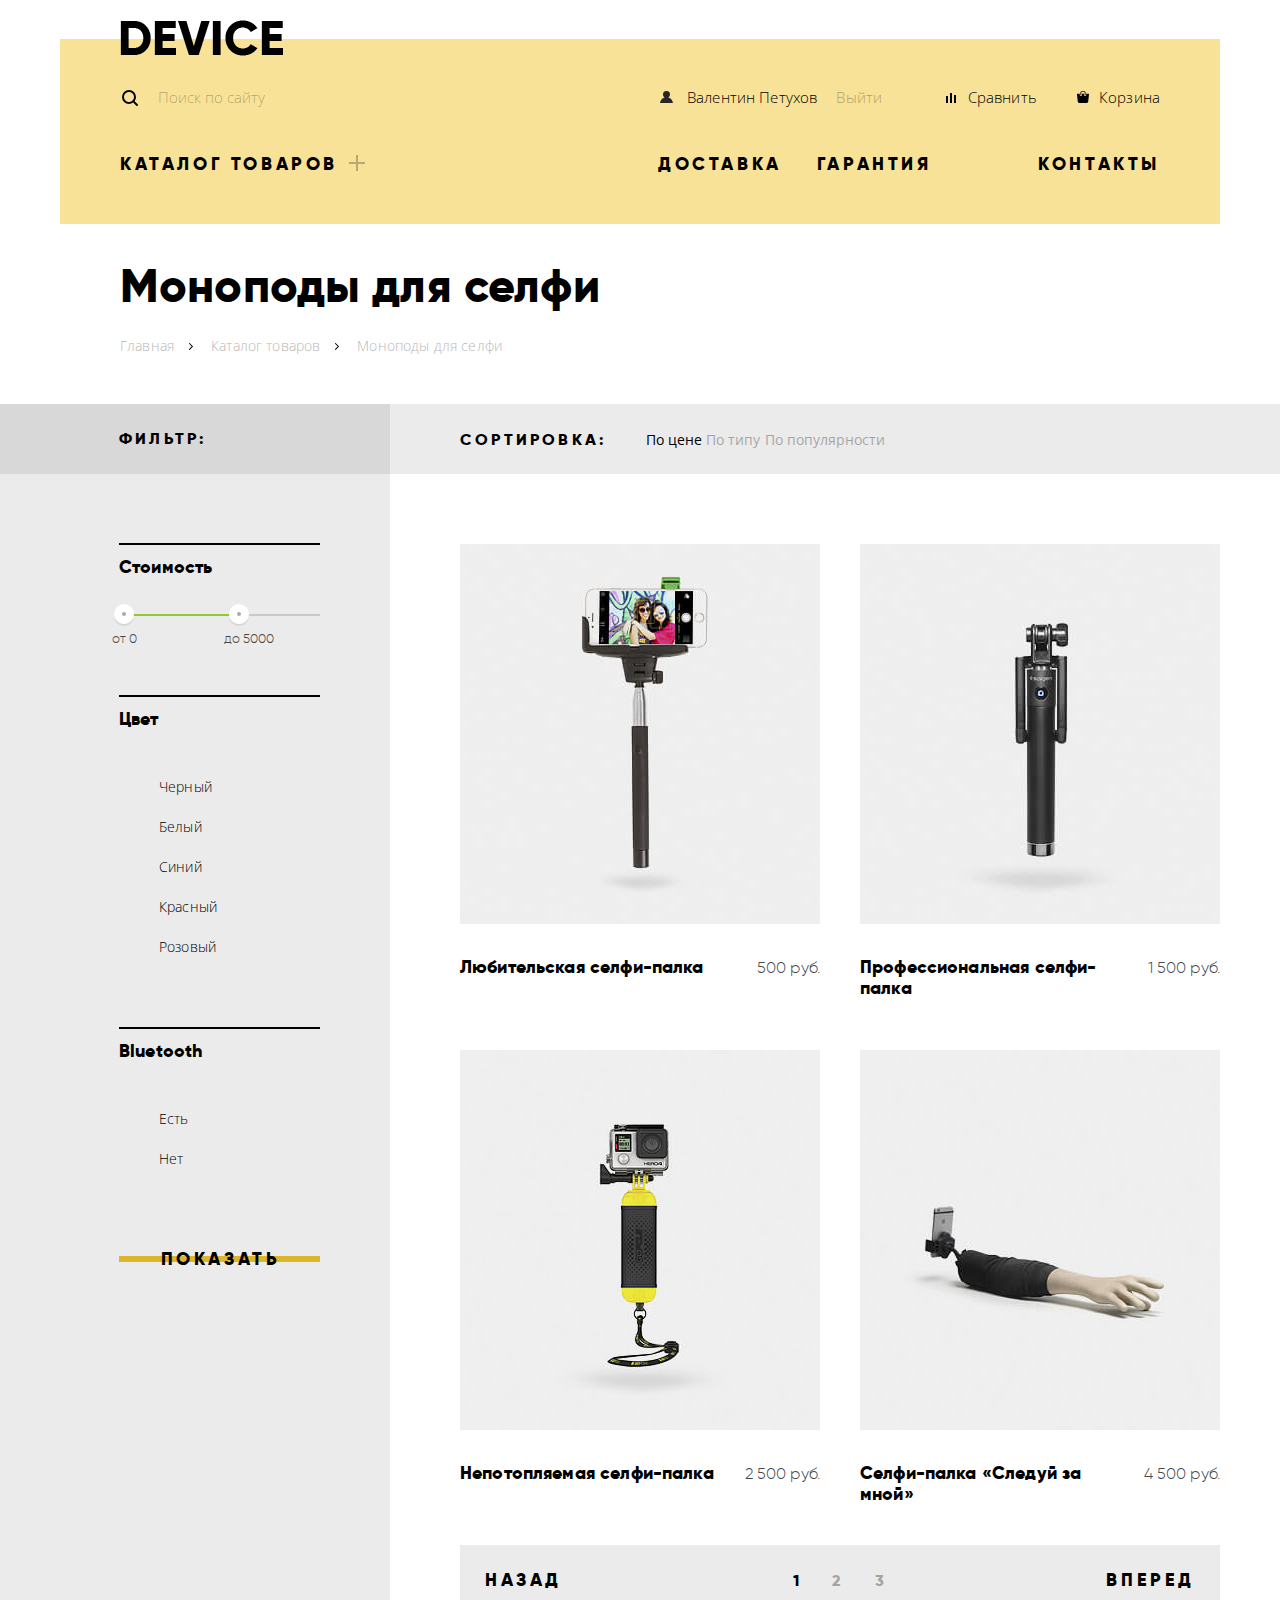
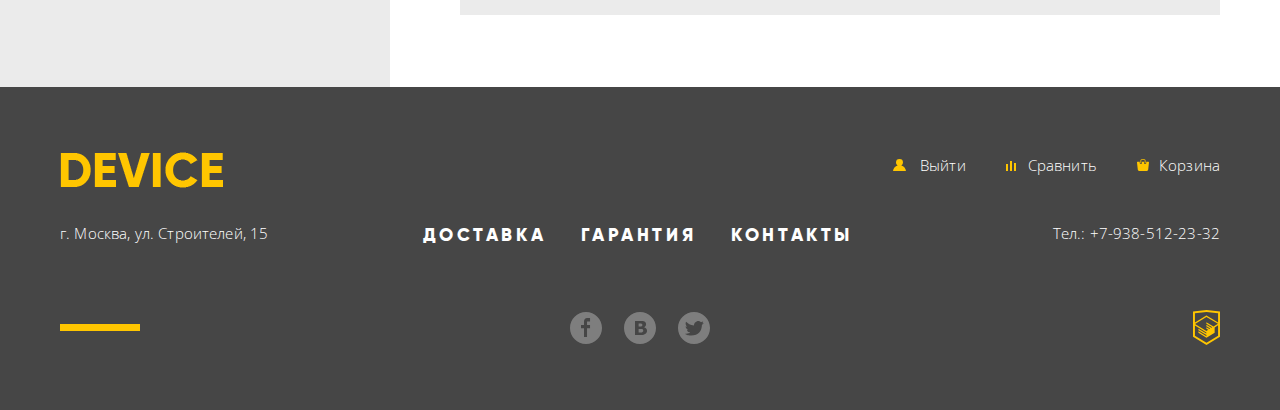
==== catalog.html @ be97b24d "Доисправление кнопок сервисов, кнопки фильтра и "добавить в корзину"" ====
<!DOCTYPE html>
<html lang="ru">
    <head>
        <meta charset="utf-8">
        <title>HTML Academy: Девайс</title>
        <link href="https://fonts.googleapis.com/css?family=Open+Sans:300,400&amp;subset=cyrillic" rel="stylesheet">
        <link rel="stylesheet" type="text/css" href="css/normalize.css"/>
        <link rel="stylesheet" type="text/css" href="css/style.css"/>
    </head>

    <body class="inner-page">
        <div class="container">
            <header class="main-header">
                <div class="inner-container">
                    <a class="logo main-header-logo" href="index.html">
                        <img src="img/header-logo.png" alt="DEVICE" width="163" height="36"/>
                    </a>

                    <div class="header-top">
                        <form class="site-search" action="https://echo.htmlacademy.ru" method="get">
                            <label class="visually-hidden" for="site-search-field">Поиск по сайту</label>
                            <input type="text" placeholder="Поиск по сайту" id="site-search-field">
                            <button type="submit" class="search-btn">Найти</button>
                        </form>
                        <ul class="user-links header-user-links">
                            <li class="login-link hidden"><a href="login.html">Войти</a></li>
                            <li class="user-name profile-link"><a href="profile.html">Валентин Петухов</a></li>
                            <li class="logout-link"><a href="#">Выйти</a></li>
                            <li class="compare-link"><a href="compare.html">Сравнить</a></li>
                            <li class="cart-link"><a href="cart.html">Корзина</a></li>
                        </ul>
                    </div>
                    <nav class="main-nav">
                        <ul class="site-nav header-site-nav">
                            <li class="catalog-link contains-sub-menu"><a href="catalog.html">Каталог товаров</a>
                                <div class="sub-menu">
                                    <div class="inner-container">
                                        <ul class="video-products">
                                            <li><a href="catalog.html">Виртуальная реальность</a></li>
                                            <li><a href="catalog.html">Моноподы для селфи</a></li>
                                            <li><a href="catalog.html">Экшн-камеры</a></li>
                                        </ul>
                                        <ul class="wearable-products">
                                            <li><a href="catalog.html">Фитнес-браслеты</a></li>
                                            <li><a href="catalog.html">Умные часы</a></li>
                                        </ul>
                                        <ul class="quodrupter-products">
                                            <li><a href="catalog.html">Квадрокоптеры</a></li>
                                        </ul>
                                    </div>
                                </div>
                            </li>
                            <li class="delivery-link"><a href="delivery.html">Доставка</a></li>
                            <li class="warranty-link"><a href="warranty.html">Гарантия</a></li>
                            <li class="contacts-link"><a href="contacts.html">Контакты</a></li>
                        </ul>
                    </nav>
                </div>
            </header>
        </div>

        <main>
            <header class="page-header">
                <div class="inner-container">
                    <h1 class="page-title">Моноподы для селфи</h1>
                    <ul class="breadcrumbs">
                        <li class="breadcrumbs-item"><a href="index.html">Главная</a></li>
                        <li class="breadcrumbs-item"><a href="catalog.html">Каталог товаров</a></li>
                        <li class="breadcrumbs-item breadcrumbs-current-page"><a class="disabled">Моноподы для селфи</a>
                        </li>
                    </ul>
                </div>
            </header>

            <div class="catalog-wrapper">
                <div class="catalog-top"></div>
                <div class="container">
                    <div class="filters-bg"></div>
                    <section class="filters">
                        <h2 class="form-title filter-title">Фильтр:</h2>
                        <form class="filter-form" method="get" action="https://echo.htmlacademy.ru">
                            <fieldset class="price-range-input-wrapper">
                                <legend class="filter-name">Стоимость</legend>
                                <div class="range-slider price-range-slider">
                                    <div class="range-slider-active">
                                       <span class="range-slider-handle left-handle">
                                         <span class="price-range-value price-range-min-value"> от 0</span>
                                       </span>
                                        <span class="range-slider-handle right-handle">
                                         <span class="price-range-value price-range-max-value"> до 5000</span>
                                       </span>
                                    </div>
                                </div>
                                <input type="hidden" name="price-range">
                            </fieldset>
                            <fieldset>
                                <legend class="filter-name">Цвет</legend>
                                <ul class="filter-options-list">
                                    <li>
                                        <input class="visually-hidden filter-input filter-input-checkbox"
                                               id="filter-black"
                                               type="checkbox" name="black" checked>
                                        <label for="filter-black">Черный</label>
                                    </li>
                                    <li>
                                        <input class="visually-hidden filter-input filter-input-checkbox"
                                               id="filter-white"
                                               type="checkbox" name="white">
                                        <label for="filter-white">Белый</label>
                                    </li>
                                    <li>
                                        <input class="visually-hidden filter-input filter-input-checkbox"
                                               id="filter-blue"
                                               type="checkbox" name="blue" checked>
                                        <label for="filter-blue">Синий</label>
                                    </li>
                                    <li>
                                        <input class="visually-hidden filter-input filter-input-checkbox"
                                               id="filter-red"
                                               type="checkbox" name="red" checked>
                                        <label for="filter-red">Красный</label>
                                    </li>
                                    <li>
                                        <input class="visually-hidden filter-input filter-input-checkbox"
                                               id="filter-pink"
                                               type="checkbox" name="pink">
                                        <label for="filter-pink">Розовый</label>
                                    </li>
                                </ul>
                            </fieldset>
                            <fieldset>
                                <legend class="filter-name">Bluetooth</legend>
                                <ul class="filter-options-list">
                                    <li>
                                        <input class="visually-hidden filter-input filter-input-radio" type="radio"
                                               id="filter-bluetooth-yes" name="bluetooth" value="yes" checked>
                                        <label for="filter-bluetooth-yes">Есть</label>
                                    </li>
                                    <li>
                                        <input class="visually-hidden filter-input filter-input-radio" type="radio"
                                               id="filter-bluetooth-no" name="bluetooth" value="no">
                                        <label for="filter-bluetooth-no">Нет</label>
                                    </li>
                                </ul>
                            </fieldset>
                            <button type="submit" class="btn filter-btn">Показать</button>
                        </form>

                    </section>

                    <section class="catalog">
                        <h2 class="visually-hidden">Моноподы для селфи</h2>
                        <section class="sort">
                            <h2 class="form-title sort-title">Сортировка:</h2>
                            <form class="sort-form" method="get" action="https://echo.htmlacademy.ru">
                                <ul class="sort-options-list">
                                    <li>
                                        <input class="visually-hidden filter-input filter-input-radio" type="radio"
                                               name="sort" value="by-price" id="sort-price"
                                               onchange="this.form.submit()" checked>
                                        <label for="sort-price">По цене</label>
                                    </li>
                                    <li>
                                        <input class="visually-hidden filter-input filter-input-radio" type="radio"
                                               name="sort" value="by-type" id="sort-type" onchange="this.form.submit()">
                                        <label for="sort-type">По типу</label>
                                    </li>
                                    <li>
                                        <input class="visually-hidden filter-input filter-input-radio" type="radio"
                                               name="sort" value="by-popularity" id="sort-popular"
                                               onchange="this.form.submit()">
                                        <label for="sort-popular">По популярности</label>
                                    </li>
                                </ul>
                                <ul class="sort-options-list">
                                    <li>
                                        <input class="visually-hidden filter-input filter-input-radio sort-arrow"
                                               type="radio" name="display-order" value="ascending" id="sort-asc" checked
                                               onchange="this.form.submit()">
                                        <label for="sort-asc" class="visually-hidden">По возрастанию</label>
                                    </li>
                                    <li>
                                        <input class="visually-hidden filter-input filter-input-radio sort-arrow"
                                               type="radio"
                                               name="display-order" value="descending" id="sort-desc"
                                               onchange="this.form.submit()">
                                        <label for="sort-desc" class="visually-hidden">По убыванию</label>
                                    </li>
                                </ul>
                            </form>
                        </section>

                        <section class="catalog-items">
                            <h2 class="visually-hidden">Список товаров</h2>
                            <ul class="catalog-items-list">
                                <li class="catalog-item">
                                    <h3 class="item-name">
                                        <a href="catalog-item.html"> Любительская селфи-палка</a>
                                    </h3>
                                    <p>
                                        <img class="item-photo" src="img/item-1.jpg" width="360" height="380"
                                             alt="Любительская селфи-палка"/>
                                    </p>
                                    <b class="item-price">500 руб.</b>
                                    <p class="item-actions">
                                        <a class="btn add-to-cart-btn" href="#">В корзину</a><br>
                                        <a class="item-compare" href="#">Добавить к сравнению</a>
                                    </p>
                                </li>
                                <li class="catalog-item">
                                    <h3 class="item-name">
                                        <a href="catalog-item.html"> Профессиональная селфи-палка</a>
                                    </h3>
                                    <p>
                                        <img class="item-photo" src="img/item-2.jpg" width="360" height="380"
                                             alt="Любительская селфи-палка"/>
                                    </p>
                                    <p class="item-actions">
                                        <a class="btn add-to-cart-btn" href="#">В корзину</a><br>
                                        <a class="item-compare" href="#">Добавить к сравнению</a>
                                    </p>

                                    <b class="item-price">1 500 руб.</b>

                                </li>
                                <li class="catalog-item">
                                    <h3 class="item-name">
                                        <a href="catalog-item.html"> Непотопляемая селфи-палка</a>
                                    </h3>
                                    <p>
                                        <img class="item-photo" src="img/item-3.jpg" width="360" height="380"
                                             alt="Любительская селфи-палка"/>
                                    </p>
                                    <b class="item-price">2 500 руб.</b>
                                    <p class="item-actions">
                                        <a class="btn add-to-cart-btn" href="#">В корзину</a><br>
                                        <a class="item-compare" href="#">Добавить к сравнению</a>
                                    </p>
                                </li>
                                <li class="catalog-item new-item">
                                    <h3 class="item-name">
                                        <a href="catalog-item.html"> Селфи-палка «Следуй за мной» </a>
                                    </h3>
                                    <p>
                                        <img class="item-photo" src="img/item-4.jpg" width="360" height="380"
                                             alt="Любительская селфи-палка"/>
                                    </p>
                                    <b class="item-price">4 500 руб.</b>
                                    <p class="item-actions">
                                        <a class="btn add-to-cart-btn" href="#">В корзину</a><br>
                                        <a class="item-compare" href="#">Добавить к сравнению</a>
                                    </p>
                                </li>
                            </ul>
                            <section class="pagination">
                                <button class="btn pagination-btn pagination-btn-prev" type="button">Назад</button>
                                <ul class="pagination-list">
                                    <li class="pagination-item pagination-item-current"><a class="disabled">1</a></li>
                                    <li class="pagination-item"><a href="#">2</a></li>
                                    <li class="pagination-item"><a href="#">3</a></li>
                                </ul>
                                <button class="btn pagination-btn pagination-btn-next" type="button">Вперед</button>
                            </section>
                        </section>
                    </section>
                </div>
            </div>
        </main>

        <footer class="main-footer">
            <div class="container">
                <div class="footer-top">
                    <a class="logo main-footer-logo" href="index.html">
                        <img src="img/footer-logo.png" width="163" height="36" alt="DEVICE"/>
                    </a>
                    <ul class="user-links footer-user-links">
                        <li class="logout-link"><a class="logout-link" href="#">Выйти</a></li>
                        <li class="compare-link"><a href="compare.html">Сравнить</a></li>
                        <li class="cart-link"><a href="cart.html">Корзина</a></li>
                    </ul>
                </div>
                <div class="footer-middle">
                    <p class="footer-address">
                        г. Москва, ул. Строителей, 15
                    </p>
                    <ul class="site-nav footer-site-nav">
                        <li><a href="delivery.html">Доставка</a></li>
                        <li><a href="warranty.html">Гарантия</a></li>
                        <li><a href="contacts.html">Контакты</a></li>
                    </ul>
                    <p class="footer-phone">
                        Тел.: <a href="tel:+79385122332" class="phone-link">+7-938-512-23-32</a>
                    </p>
                </div>
                <div class="footer-bottom">
                    <ul class="footer-social">
                        <li>
                            <a class="social-fb" href="#">
                                <span class="visually-hidden">Фейсбук</span>
                            </a>
                        </li>
                        <li>
                            <a class="social-vk" href="#">
                                <span class="visually-hidden">Вконтакте</span>
                            </a>
                        </li>
                        <li>
                            <a class="social-insta" href="#">
                                <span class="visually-hidden">Инстаграм</span>
                            </a>
                        </li>
                    </ul>
                    <p class="footer-copyright">
                        <a class="footer-copyright-logo" href="https://htmlacademy.ru/intensive/htmlcss">
                            <img src="img/logo-html.svg" width="27" height="35" alt="HtmlAcademy"/>
                        </a>
                    </p>
                </div>
            </div>
        </footer>
    </body>
</html>
---- css/style.css ----
@font-face {
    font-family: "Gilroy";
    src: url('../fonts/gilroy-extrabold-webfont.woff2') format('woff2');
    font-weight: 900;
    font-style: normal;
}

@font-face {
    font-family: "Gilroy";
    src: url('../fonts/gilroy-light-webfont.woff2') format('woff2');
    font-weight: 300;
    font-style: normal;
}

html {
    padding: 0;
    margin: 0;
}

body {
    margin: 0;
    padding: 0;

    font-family: "Open Sans", Arial, sans-serif;
    font-size: 15px;
    line-height: 30px;
    font-weight: 300;
    color: rgb(70, 70, 70);
    letter-spacing: 0.01em;

    background-color: white;
}

.visually-hidden:not(:focus):not(:active),
input[type="checkbox"].visually-hidden,
input[type="radio"].visually-hidden {
    position: absolute;

    width: 1px;
    height: 1px;
    margin: -1px;
    border: 0;
    padding: 0;

    white-space: nowrap;

    clip-path: inset(100%);
    clip: rect(0 0 0 0);
    overflow: hidden;
}

.hidden {
    display: none;
}

a {
    text-decoration: none;
}

img {
    max-width: 100%;
    object-fit: cover;
}

.container {
    position: relative;

    width: 1160px;
    padding: 0 10px;
    margin: 0 auto;
}

.inner-container {
    position: relative;

    width: 1040px;
    margin: 0 auto;
}

.two-columns-container {
    display: flex;
    justify-content: space-between;
}

.btn {
    position: relative;

    display: inline-block;

    font-family: "Gilroy", Arial, sans-serif;
    font-size: 18px;
    line-height: 18px;
    font-weight: 900;
    color: black;
    letter-spacing: 0.2em;
    text-transform: uppercase;
    padding: 11px 19px 11px 21px;

    background-color: transparent;
    border: none;
}

.btn::before {
    content: "";

    position: absolute;
    top: 0;
    bottom: 0;
    left: 0;
    right: 0;
    z-index: -1;

    display: block;
    width: 100%;
    height: 6px;
    margin: auto;

    background-color: #f0c52e;
}

.btn:hover {
    cursor: pointer;
}

.btn:hover::before,
.btn:focus::before {
    height: 40px;
}

.btn:focus,
.btn:active {
    outline: none;
}

.btn:active {
    color: rgba(0, 0, 0, 0.3);
}

/*---titles---*/

.page-title,
.section-title,
.slide-title,
.tab-title {
    font-family: "Gilroy", Arial, sans-serif;
    font-size: 47px;
    line-height: 1.2;
    font-weight: 900;
    color: black;
}

.page-title {
    margin: 0 0 20px;
    padding: 0;
}

.section-title {
    position: relative;

    margin: 47px 0 39px;
}

.section-title::after {
    content: "";

    position: absolute;
    top: -48px;
    left: 0;

    height: 7px;
    width: 80px;

    background-color: black;
}

.form-title {
    font-family: "Gilroy", Arial, sans-serif;
    font-size: 16px;
    line-height: normal;
    font-weight: 900;
    color: black;
    letter-spacing: 0.2em;
    text-transform: uppercase;
}

.filter-title {
    margin: 24px 0;
}

/* ==========================================================================
   Navigation menus, links and logotypes
   ========================================================================== */

.user-links,
.main-nav ul,
.site-nav,
.footer-social {
    list-style: none;
}

.user-links,
.site-nav {
    display: flex;
    margin: 0;
    padding: 0;
}

.user-links {
    justify-content: flex-end;
}

.site-nav li,
.user-links li {
    margin-right: 35px;
}

.site-nav li:last-child,
.user-links li:last-child {
    margin-right: 0;
}

.user-links a,
.sub-menu a {
    font: inherit;
    font-size: 15px;
    line-height: 36px;
}

.user-links a:hover,
.user-links a:focus,
.sub-menu a:hover,
.sub-menu a:focus {
    color: inherit;

    opacity: 0.6;
    outline: none;
}

.user-links a:active,
.sub-menu a:active {
    color: inherit;

    opacity: 0.3;
}

.user-links a {
    padding-left: 27px;
}

.compare-link a {
    background-image: url(../img/icons/compare.svg);
    background-repeat: no-repeat;
    background-position: bottom 4px left 5px;
}

.cart-link a {
    background-image: url(../img/icons/cart.svg);
    background-repeat: no-repeat;
    background-position: center left 5px;
}

.login-link a, .profile-link a {
    background-image: url(../img/icons/user.svg);
    background-repeat: no-repeat;
    background-position: center left;
}

.site-nav > li > a {
    font-family: "Gilroy", Arial, sans-serif;
    font-size: 18px;
    line-height: normal;
    font-weight: 900;
    letter-spacing: 0.2em;
    text-transform: uppercase;
}

.site-nav > li > a:hover, .site-nav > li > a:focus {
    color: inherit;

    opacity: 0.6;
    outline: none;
}

.site-nav > li > a:active {
    color: inherit;

    opacity: 0.2;
}

.logo:hover img,
.logo:focus img,
.footer-copyright-logo:hover img,
.footer-copyright-logo:focus img {
    opacity: 0.6;
}

.logo:active img,
.footer-copyright-logo:active img {
    opacity: 0.3;
}

/* ==========================================================================
   Header
   ========================================================================== */

.main-header {
    box-sizing: border-box;
    width: 100%;
    margin: 39px auto 0;
    padding: 35px 0 45px;

    background-color: #f8e297;
}

.inner-page .main-header {
    margin-bottom: 34px;
}

.main-header-logo {
    position: absolute;
    left: 0;
    top: -54px;
}

.header-top {
    display: flex;
    margin-bottom: 27px;
}

.main-nav {
    width: 100%;
}

/*---site search---*/

.site-search {
    width: 440px;
}

.site-search input {
    height: 48px;
    box-sizing: border-box;
    width: 350px;
    margin: 0;
    padding: 8px 38px 8px;

    font: inherit;
    color: black;

    background-color: transparent;
    background-image: url(../img/icons/search.svg);
    background-repeat: no-repeat;
    background-position: left 2px bottom 14px;
    border: none;
    border-bottom: 2px solid transparent;
}

.site-search input::placeholder {
    font: inherit;
    font-size: 15px;
    line-height: 36px;
    color: rgba(0, 0, 0, 0.3);
}

.site-search input:hover::placeholder,
.site-search input:focus::placeholder {
    color: rgba(0, 0, 0, 0.6);
}

.site-search input:focus {
    border-color: black;
    outline: none;
}

.search-btn {
    display: none;
    box-sizing: border-box;
    margin-left: -4px;
    padding: 3px 19px 5px;

    font: inherit;
    font-size: 15px;
    line-height: 36px;
    color: black;

    background-color: transparent;
    border: 2px solid black;
}

.site-search input:focus + .search-btn {
    display: inline-block;
}

.search-btn:hover,
.search-btn:focus {
    color: white;

    background-color: black;
    outline: none;
}

.search-btn:active {
    display: inline-block;

    color: rgba(255, 255, 255, 0.3);

    outline: none;
}

.search-btn:visited {
    outline: none;
}

/*---user links---*/

.header-user-links {
    align-self: center;
    width: 500px;
    margin: -2px 0 0 auto;
    padding: 0;
}

.header-user-links a,
.header-site-nav a {
    color: black;
}

.header-user-links .compare-link {
    margin-left: auto;
}

.header-user-links .logout-link a {
    opacity: 0.3;
    padding-left: 0;
}

.header-user-links .profile-link {
    margin-right: 19px;
}

/*-----site nav----*/

.header-site-nav .contacts-link {
    margin-left: auto;
}

.header-site-nav .delivery-link {
    margin-left: 285px;
}

.header-site-nav .catalog-link {
    position: relative;

    padding-right: 35px;
    margin-right: 0;
}

.header-site-nav .catalog-link::after {
    content: "";

    position: absolute;
    top: 1px;
    right: 4px;

    width: 25px;
    height: 25px;

    background-image: url(../img/icons/plus.svg);
    background-repeat: no-repeat;
    background-position: center center;
    opacity: 0.3;
}

.sub-menu {
    position: absolute;
    left: -60px;
    z-index: 2;

    display: none;
    box-sizing: border-box;
    width: 1160px;
    padding: 20px 0 31px;

    background-color: #f8e297;
}

.sub-menu .inner-container {
    display: flex;
}

.sub-menu ul {
    padding: 0;
    margin: 0 50px 0 0;
}

.header-site-nav .catalog-link:hover .sub-menu {
    display: block;
}

/* ==========================================================================
   Slider
   ========================================================================== */

.promo {
    min-height: 540px;
    margin-bottom: 56px;

    background-image: linear-gradient(to bottom, #f8e297, #f8e297 114px, transparent 114px, transparent)
}

.promo-slider, .slide {
    position: relative;
}

.promo-slider .slider-indicators {
    position: absolute;
    right: 22px;
    top: 322px;

    margin: 0;
    padding: 0;
    max-width: 200px;

    list-style: none;
}

.promo-slider .indicator {
    position: relative;

    display: inline-block;
    margin: 0 17px 0 0;
    width: 12px;
    height: 12px;

    background-image: url(../img/icons/slider-button-empty.svg);
    background-size: 12px;
    background-repeat: no-repeat;
    background-position: center center;

    cursor: pointer;
}

.promo-slider .indicator:last-child {
    margin-right: 0;
}

.promo-slider .indicator.active {
    background-image: url(../img/icons/slider-button.svg);
}

.slide .column-right {
    width: 500px;
    padding: 40px 0;
}

.slide .column-left {
    width: 500px;
}

.slide-title {
    position: relative;

    margin: 43px 0 19px;
}

.slide-title::before {
    content: "";

    position: absolute;
    top: -41px;
    left: 0;

    width: 100px;
    height: 7px;
    background-color: white;
}

.slide p {
    padding-right: 15px;
    margin: 0 0 42px;
}

.slide .btn {
    width: 180px;
    margin-bottom: 51px;

    text-align: center;
}

.slide-number {
    position: absolute;
    top: -10px;
    right: -10px;

    font-family: "Gilroy", Arial, sans-serif;
    font-size: 179px;
    line-height: 179px;
    font-weight: 900;
    color: white;
}

.slide-product-features {
    border: 0;
    border-spacing: 0;
}

.features-value td {
    padding: 0 60px 0 0;

    font-family: "Gilroy", Arial, sans-serif;
    font-size: 36px;
    line-height: normal;
    color: black;
}

.features-label td {
    padding: 10px 0 0;
    font: inherit;
    font-size: 13px;
    line-height: 20px;
}

.slide-1 .slide-image {
    position: relative;
    top: 3px;
    left: 30px;
}

/* ==========================================================================
   Product categories
   ========================================================================== */

.product-categories {
    margin-bottom: 81px;
}

.product-categories-list {
    display: flex;
    justify-content: space-between;

    margin: 0;
    padding: 0;

    list-style: none;
}

.product-category {
    min-height: 240px;
    width: 160px;
}

.product-category .category-name {
    margin: 33px 0 0;

    font-family: "Gilroy", Arial, sans-serif;
    font-size: 18px;
    line-height: 21px;
    font-weight: 900;
    color: black;
    text-align: left;
}

.category-icon {
    position: relative;

    display: block;
    width: 160px;
    height: 160px;

    background-color: #f8e296;
}

.category-icon svg {
    position: absolute;
    top: 0;
    bottom: 0;
    left: 0;
    right: 0;

    margin: auto;
}

.category-selfie-monopod svg {
    top: auto;

    margin: 0 auto;
}

.product-category a:hover .category-icon,
.product-category a:focus .category-icon {
    background-color: #f1c52e;
}

.product-category a:focus {
    outline: none;
}

.product-category a:active .category-name,
.product-category a:active svg {
    opacity: 0.2;
}

/* ==========================================================================
   Services tabs
   ========================================================================== */

.services {
    margin-bottom: 94px;
    min-height: 388px;

    background-image: linear-gradient(to top, #e5e5e5, #e5e5e5 288px, transparent 288px, transparent);
}

.services-tabs {
    position: relative;
}

.services-tabs .container {
    display: flex;
    justify-content: space-between
}

.tabs-nav {
    width: 284px;
    min-height: 318px;
    box-sizing: border-box;

    margin: 0;
    padding: 80px 0 47px;

    list-style: none;
    border-right: 7px solid black;
}

.tabs-nav-item {
    width: 160px;
    box-sizing: border-box;
    text-align: center;
    margin-bottom: 24px;
    z-index: 1;
}

.tabs-nav-item-active,
.tabs-nav-item:active {
    width: 100%;

    text-align: left;
    color: #f7e184;

    background-color: black;
}

.tabs-nav-item-active::before,
.tabs-nav-item:active::before {
    display: none;
}

.tabs-content {
    width: 760px;
    padding: 59px 0 0;
}

#delivery-tab {
    background-image: url(../img/delivery.svg);
    background-repeat: no-repeat;
    background-position: right 66px top 26px;
}

#warranty-tab {
    background-image: url(../img/warranty.svg);
    background-repeat: no-repeat;
    background-position: right 60px top 4px;
}

#credit-tab {
    background-image: url(../img/credit.svg);
    background-repeat: no-repeat;
    background-position: right 60px top 0px;
}

.tab-pane {
    width: 100%;
    padding: 10px 0 20px 1px;
}

.tab-title {
    margin: 0 0 27px;
}

.tab-pane p {
    max-width: 440px;
    margin: 0;
}

/* ==========================================================================
   Product brands
   ========================================================================== */

.product-brands {
    opacity: 0.3;
    margin-bottom: 85px;
}

.product-brands-list {
    display: flex;
    justify-content: space-between;
    min-height: 100px;
    margin: 0;
    padding: 0;

    list-style: none;
}

.product-brands-list .product-brand {
    width: 260px;
    position: relative;
}

.product-brands-list .product-brand::after {
    position: absolute;
    top: 0;
    left: 0;

    content: "";
    display: block;
    width: 260px;
    height: 100px;

    background-repeat: no-repeat;
    background-position: 0 0;
}

.product-brand:hover::after {
    opacity: 0;
}

.dji-brand::after {
    background-image: url(../img/logo-1.jpg);
}

.sri-gadgets-brand::after {
    background-image: url(../img/logo-2.jpg);
}

.go-pro-brand::after {
    background-image: url(../img/logo-3.jpg);
}

.vive-brand::after {
    background-image: url(../img/logo-4.jpg);
}

/* ==========================================================================
   About us & Contacts
   ========================================================================== */

.about-us.column-left {
    width: 500px;
}

.contacts.column-right {
    width: 560px;
}

.about-us p, .contacts p {
    margin: 0 0 31px;
    padding-right: 15px;
}

.about-us .btn, .contacts .btn {
    width: 260px;
    padding-right: 17px;
    text-align: center;
    box-sizing: border-box;
}

.contacts-map-image {
    margin: 8px 0 60px;
}

.transport-companies-list {
    padding-left: 36px;
    margin: 70px 0 59px;
    min-height: 110px;

    list-style: none;
}

.transport-companies-list li {
    position: relative;

    margin-bottom: 10px;

    font-family: "Gilroy", Arial, sans-serif;
    font-weight: 900;
    color: black;
    letter-spacing: 0.02em;
}

.transport-companies-list li::before {
    content: "";

    position: absolute;
    left: -35px;
    top: 12px;
    bottom: 0;

    width: 4px;
    height: 4px;
    margin: 0;

    border: 2px solid #e3e3e3;
    border-radius: 50%;
}

/* ==========================================================================
   Main footer
   ========================================================================== */

.main-footer {
    min-height: 320px;
    margin-top: 82px;
    padding: 65px 0;
    box-sizing: border-box;

    color: white;

    background-color: #464646;
}

.footer-user-links,
.footer-site-nav,
.footer-address,
.footer-phone,
.footer-social,
.footer-copyright {
    margin: 0;
    padding: 0;
}

.footer-top {
    display: flex;
    margin-bottom: 30px;
}

.main-footer-logo {
    display: block;
    width: 163px;
    height: 36px;
}

.footer-user-links {
    width: 330px;
    margin: -5px 0 0 auto;
}

.footer-site-nav {
    padding-left: 5px;
    margin-top: 2px;
}

.footer-middle {
    min-height: 30px;
    margin-bottom: 60px;
    display: flex;
    justify-content: space-between;
}

.footer-address {
    min-height: 30px;
    width: 210px;
}

.footer-site-nav {
    min-height: 30px;
    width: 440px;
    text-align: center;
}

.footer-phone {
    min-height: 30px;
    width: 210px;

    text-align: right;
}

.footer-bottom {
    position: relative;

    display: flex;
    min-height: 35px;
}

.footer-bottom::before {
    content: "";

    position: absolute;
    top: 0;
    bottom: 0;
    left: 0;

    width: 80px;
    height: 7px;

    background-color: #ffc600;
    margin: auto 0;
}

.footer-social {
    align-self: center;

    display: flex;
    min-height: 35px;
    margin: 0 auto;
}

.footer-social li {
    width: 35px;
    height: 35px;
    margin-right: 19px;
}

.footer-social li:last-child {
    margin-right: 0;
}

.footer-copyright {
    right: 0;
    height: 35px;
    position: absolute;
    width: 27px;
}

.inner-page .main-footer {
    margin-top: 0;
}

.site-nav.footer-site-nav a,
.footer-user-links a,
.phone-link {
    color: white;
}

.footer-user-links .login-link a {
    background-image: url(../img/icons/user-yellow.svg);
}

.footer-user-links .logout-link a {
    padding-left: 27px;

    background-image: url(../img/icons/user-yellow.svg);
    background-repeat: no-repeat;
    background-position: center left;
}

.footer-user-links .compare-link a {
    background-image: url(../img/icons/compare-yellow.svg);
}

.footer-user-links .cart-link a {
    background-image: url(../img/icons/cart-yellow.svg);
}

.footer-social a {
    display: inline-block;
    width: 35px;
    height: 35px;

    opacity: 0.3;

    background-repeat: no-repeat;
    background-position: center center;
}

.footer-social a:hover,
.footer-social a:focus {
    opacity: 0.6;
}

.footer-social a:active {
    opacity: 0.1;
}

.social-fb {
    background-image: url(../img/icons/fb.svg);
}

.social-vk {
    background-image: url(../img/icons/vk.svg);
}

.social-insta {
    background-image: url(../img/icons/twitter.svg);
}

/* ==========================================================================
   Modals
   ========================================================================== */

.contact-form input,
.contact-form textarea {
    font: inherit;
    font-size: 14px;
    line-height: 18px;
    font-weight: 400;
    color: rgba(70, 70, 70, 0.4);
    letter-spacing: 0;

    background-color: #f2f2f2;
    border: none;
}

.contact-form input:hover,
.contact-form textarea:hover {
    background-color: #ebebeb;
}

.contact-form input:focus,
.contact-form textarea:focus {
    color: rgba(70, 70, 70, 1);

    background-color: white;
    border: 2px solid #f7e296;
    outline: none;
}

.contact-form input:invalid {
    background-color: #f6dada;
}

.modal-close {
    width: 60px;
    height: 60px;

    background-color: transparent;
    background-image: url(../img/icons/modal-close.svg);
    background-position: center center;
    background-repeat: no-repeat;
    border: none;
    opacity: 0.5;
}

.modal-close:hover,
.modal-close:focus {
    opacity: 1;
    cursor: pointer;
    outline: none;
}

.modal-close:active {
    opacity: 0.3;
    outline: none;
}

/* ==========================================================================
   Breadcrumbs
   ========================================================================== */

.breadcrumbs {
    display: flex;
    margin: -6px 0 0;
    padding: 0;
    min-height: 20px;

    list-style: none;
}

.breadcrumbs-item {
    position: relative;

    margin-right: 37px;
}

.breadcrumbs-item::after {
    content: "";

    position: absolute;
    top: 15px;
    right: -20px;

    width: 5px;
    height: 8px;

    background-image: url(../img/icons/nav-arrow.svg);
    background-repeat: no-repeat;
}

.breadcrumbs-item:last-child::after {
    display: none;
}

.breadcrumbs-item:last-child {
    margin-right: 0;
}

.breadcrumbs-item a {
    font: inherit;
    font-size: 14px;
    line-height: 36px;
    color: black;

    opacity: 0.3;
}

.breadcrumbs-item a:not(.disabled):hover,
.breadcrumbs-item a:not(.disabled):focus {
    opacity: 0.6;
}

.breadcrumbs-item a:not(.disabled):active {
    opacity: 0.1;
}

/* ==========================================================================
   Catalog filters
   ========================================================================== */

.filters {
    width: 201px;
    margin-left: 59px;
}

.filters-bg {
    position: absolute;
    background-color: rgba(0, 0, 0, 0.08);
    top: 0;
    right: 840px;
    width: 9000px;
    height: 100%;
}

.filter-form {
    margin-top: 94px;
}

.filter-form fieldset {
    border: none;
    padding: 0;
    margin: 0 0 45px;
}

.filter-name {
    position: relative;
    width: 100%;
    margin: 0 0 22px;
    padding-top: 10px;

    font-family: "Gilroy", Arial, sans-serif;
    font-size: 18px;
    line-height: normal;
    font-weight: 900;
    color: black;

    border-top: 2px solid black;
}

.filter-options-list,
.sort-options-list {
    list-style: none;
}

/*----price-range-slider----*/

.filter-form .price-range-input-wrapper {
    padding-bottom: 20px;
}

.range-slider {
    width: 100%;
    height: 2px;
    margin: 14px 0;

    background-color: #dbdbdb;
}

.range-slider-active {
    position: relative;

    height: 2px;
    width: 125px;

    background-color: #92c72f;
}

.range-slider-handle {
    position: absolute;
    top: 0;
    bottom: 0;
    margin: auto 0;

    display: block;
    width: 30px;
    height: 30px;

    background-image: url(../img/filter-button.svg);
    background-repeat: no-repeat;
    background-position: center center;
    cursor: pointer;
}

.left-handle {
    left: -10px;
}

.right-handle {
    right: -10px;
}

.price-range-value {
    position: absolute;
    bottom: -20px;
    left: 0;
    right: 0;
    margin: 0 auto;
    text-align: center;

    line-height: 22px;
    font-family: "Gilroy", Arial, sans-serif;
    font-weight: 300;
    letter-spacing: 0;
    font-size: 13px;
    white-space: nowrap;
}

.filters label {
    font: inherit;
    font-size: 14px;
    line-height: 40px;
    color: black;
}

.filter-btn,
.add-to-cart-btn {
    box-sizing: border-box;
    min-width: 201px;
}

/* ==========================================================================
   Catalog sort
   ========================================================================== */

.sort label {
    font: inherit;
    font-weight: 400;
    font-size: 14px;
    line-height: 18px;
    letter-spacing: 0;
    color: black;
    opacity: 0.3;
}

.sort label:hover {
    opacity: 0.6;
}

.sort label:active,
input[type="radio"]:checked + label {
    opacity: 1;
}

.sort-arrow {
    opacity: 0.2;
}

.sort-arrow:hover,
.sort-arrow:focus {
    opacity: 0.4;
}

.sort-arrow:active {
    opacity: 1;
}

.sort {
    width: 100%;
    height: 70px;
    margin-bottom: 70px;
    display: flex;
    flex-direction: row;
    align-items: center;
}

.sort-form {
    display: flex;
}

.sort-options-list {

}

.sort-options-list li {
    display: inline-block;
}

/* ==========================================================================
   Catalog items
   ========================================================================== */

.page-header {
    margin: 0 0 40px;
    padding: 0;
}

.catalog-wrapper {
    overflow-x: hidden;
    position: relative;
}

.catalog-top {
    background-color: rgba(0, 0, 0, 0.08);
    height: 70px;
    position: absolute;
    width: 100%;
}

.catalog-wrapper .container {
    display: flex;
    justify-content: space-between;
}

.catalog {
    min-height: 1185px;
    width: 760px;
    padding-bottom: 72px;
}

.catalog-items-list {
    margin: 0;
    padding: 0;
    list-style: none;
    display: flex;
    flex-wrap: wrap;
}

.catalog-item {
    position: relative;

    display: flex;
    flex-direction: column;
    width: 360px;
    min-height: 460px;
    margin: 0 40px 46px 0;
}

.catalog-item:nth-child(2n) {
    margin-right: 0;
}

.catalog-item p {
    margin: 0;
}

.catalog-items-list {
    list-style: none;
}

.item-name {
    order: 1;

    margin: 23px 0 0;
    padding-right: 90px;

    line-height: 20px;
}

.item-name a {
    max-width: 285px;

    font-family: "Gilroy", Arial, sans-serif;
    font-size: 18px;
    line-height: 20px;
    font-weight: 900;
    color: black;
}

.item-price {
    position: absolute;
    right: 0;
    top: 414px;
    order: 2;

    font-family: "Gilroy", Arial, sans-serif;
    font-size: 16px;
    line-height: normal;
}

.item-photo {
    order: 0;
    position: relative;
}

.item-actions {
    position: absolute;
    left: 0;
    right: 0;
    top: 175px;

    margin: 0 auto;

    text-align: center;

    visibility: hidden;
}

.catalog-item:hover .item-photo {
    z-index: -1;
    opacity: 0.5;
}

.catalog-item:hover .item-actions {
    visibility: visible;
}

.item-compare {
    font: inherit;
    font-size: 13px;
    color: black;
    line-height: 36px;

    opacity: 0.5;
}

.item-compare:hover,
.item-compare:focus {
    opacity: 1;
}

.item-compare:active {
    opacity: 0.2;
}

/* ==========================================================================
   Pagination
   ========================================================================== */

.pagination {
    position: relative;

    display: flex;
    min-height: 70px;
    margin-top: -11px;

    background-color: #ebebeb;
}

.pagination-list {
    display: flex;
    align-items: center;
    margin: 0 auto;
    padding: 0;
    min-height: 35px;

    list-style: none;
}

.pagination-item {
    margin-right: 20px;
}

.pagination-item:last-child {
    margin-right: 0;
}

.pagination-item a {
    padding: 2px 5px;

    font-family: "Gilroy", Arial, sans-serif;
    font-size: 16px;
    line-height: normal;
    font-weight: 900;
    color: black;
    letter-spacing: 0.2em;

    opacity: 0.3;
}

.pagination-item:not(.pagination-item-current) a:hover,
.pagination-item:not(.pagination-item-current) a:focus {
    opacity: 0.6;
}

.pagination-item-current a,
.pagination-item:not(.pagination-item-current) a:active {
    opacity: 1;
}

.pagination-btn {
    position: absolute;
    top: 0;
    height: 70px;
    padding: 10px 25px;
}

.pagination-btn::before {
    display: none;
}

.pagination-btn-prev {
    left: 0;
}

.pagination-btn-next {
    right: 0;
}

.pagination-btn:hover,
.pagination-btn:focus {
    background-color: #d9d9d9;
}
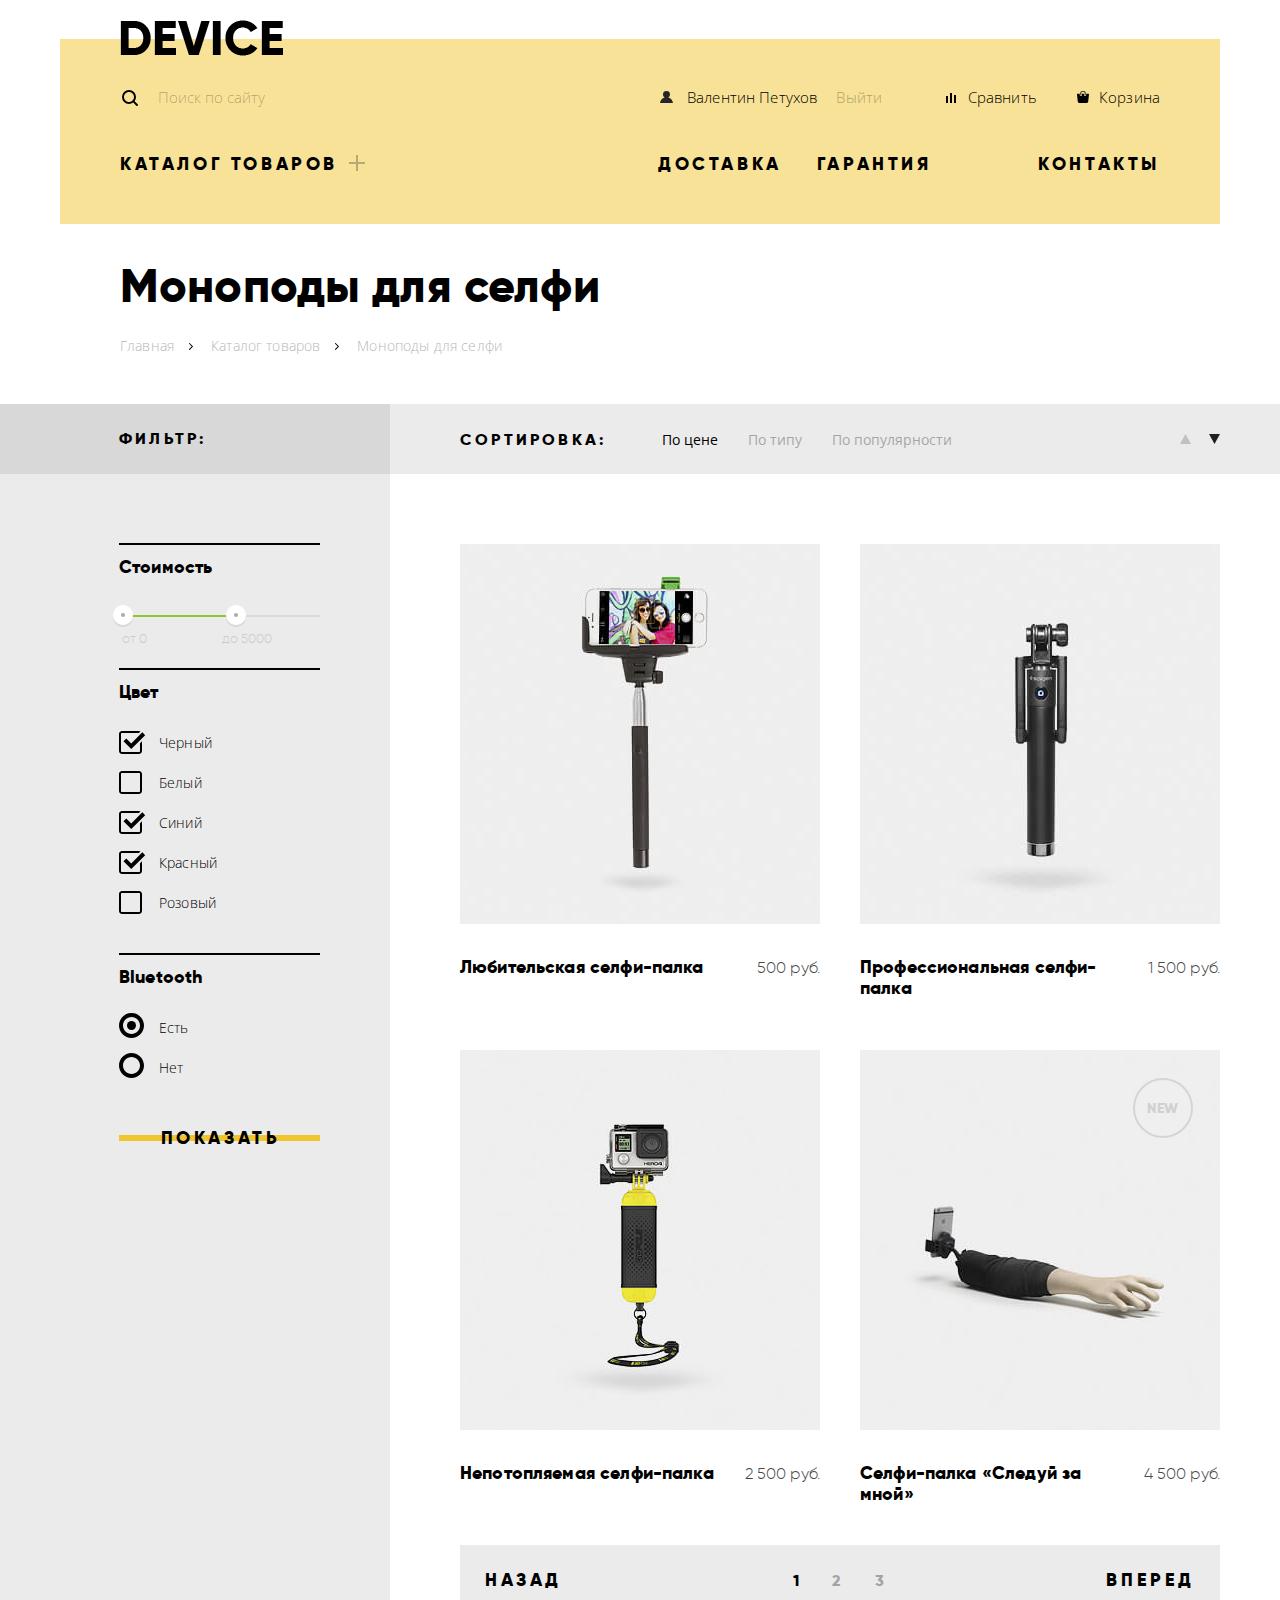
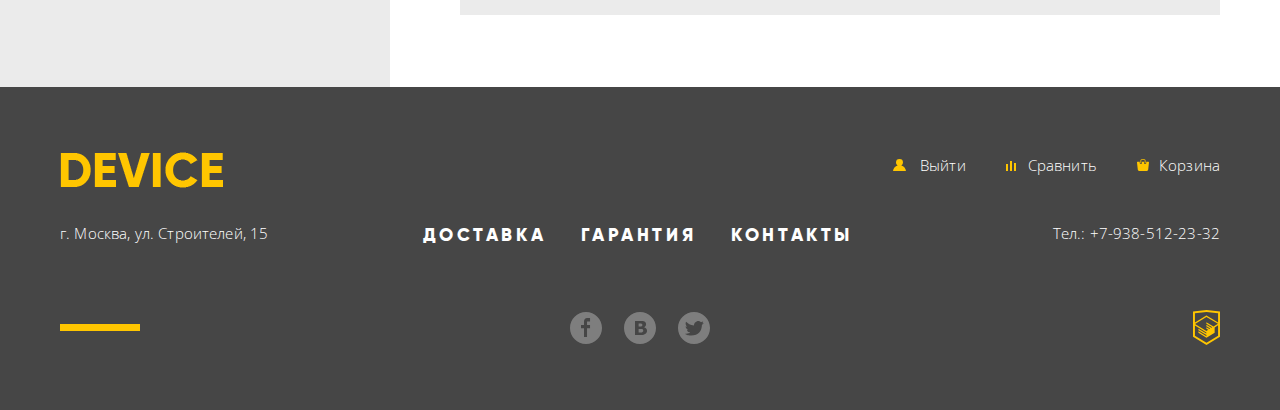
==== commit 5c696061: "Формы фильтра и попапы" ====
--- a/catalog.html
+++ b/catalog.html
@@ -9,6 +9,7 @@
     </head>
 
     <body class="inner-page">
+        <!--<img src="img/device-catalog.jpg" class="new"/>-->
         <div class="container">
             <header class="main-header">
                 <div class="inner-container">
@@ -79,52 +80,64 @@
                     <section class="filters">
                         <h2 class="form-title filter-title">Фильтр:</h2>
                         <form class="filter-form" method="get" action="https://echo.htmlacademy.ru">
-                            <fieldset class="price-range-input-wrapper">
+                            <fieldset>
                                 <legend class="filter-name">Стоимость</legend>
-                                <div class="range-slider price-range-slider">
-                                    <div class="range-slider-active">
+                                <div class="price-range-input-wrapper">
+                                    <div class="range-slider price-range-slider">
+                                        <div class="range-slider-active">
                                        <span class="range-slider-handle left-handle">
                                          <span class="price-range-value price-range-min-value"> от 0</span>
                                        </span>
-                                        <span class="range-slider-handle right-handle">
+                                            <span class="range-slider-handle right-handle">
                                          <span class="price-range-value price-range-max-value"> до 5000</span>
                                        </span>
+                                        </div>
                                     </div>
+                                    <input type="hidden" name="price-range">
                                 </div>
-                                <input type="hidden" name="price-range">
                             </fieldset>
                             <fieldset>
                                 <legend class="filter-name">Цвет</legend>
                                 <ul class="filter-options-list">
                                     <li>
-                                        <input class="visually-hidden filter-input filter-input-checkbox"
-                                               id="filter-black"
-                                               type="checkbox" name="black" checked>
-                                        <label for="filter-black">Черный</label>
-                                    </li>
-                                    <li>
-                                        <input class="visually-hidden filter-input filter-input-checkbox"
-                                               id="filter-white"
-                                               type="checkbox" name="white">
-                                        <label for="filter-white">Белый</label>
-                                    </li>
-                                    <li>
-                                        <input class="visually-hidden filter-input filter-input-checkbox"
-                                               id="filter-blue"
-                                               type="checkbox" name="blue" checked>
-                                        <label for="filter-blue">Синий</label>
-                                    </li>
-                                    <li>
-                                        <input class="visually-hidden filter-input filter-input-checkbox"
-                                               id="filter-red"
-                                               type="checkbox" name="red" checked>
-                                        <label for="filter-red">Красный</label>
-                                    </li>
-                                    <li>
-                                        <input class="visually-hidden filter-input filter-input-checkbox"
-                                               id="filter-pink"
-                                               type="checkbox" name="pink">
-                                        <label for="filter-pink">Розовый</label>
+                                        <label for="filter-black">
+                                            <input class="visually-hidden filter-input filter-input-checkbox"
+                                                   id="filter-black" type="checkbox" name="black" checked>
+                                            <span class="checkbox-indicator"></span>
+                                            Черный
+                                        </label>
+                                    </li>
+                                    <li>
+                                        <label for="filter-white">
+                                            <input class="visually-hidden filter-input filter-input-checkbox"
+                                                   id="filter-white" type="checkbox" name="white">
+                                            <span class="checkbox-indicator"></span>
+                                            Белый
+                                        </label>
+                                    </li>
+                                    <li>
+                                        <label for="filter-blue">
+                                            <input class="visually-hidden filter-input filter-input-checkbox"
+                                                   id="filter-blue" type="checkbox" name="blue" checked>
+                                            <span class="checkbox-indicator"></span>
+                                            Синий
+                                        </label>
+                                    </li>
+                                    <li>
+                                        <label for="filter-red">
+                                            <input class="visually-hidden filter-input filter-input-checkbox"
+                                                   id="filter-red" type="checkbox" name="red" checked>
+                                            <span class="checkbox-indicator"></span>
+                                            Красный
+                                        </label>
+                                    </li>
+                                    <li>
+                                        <label for="filter-pink">
+                                            <input class="visually-hidden filter-input filter-input-checkbox"
+                                                   id="filter-pink" type="checkbox" name="pink">
+                                            <span class="checkbox-indicator"></span>
+                                            Розовый
+                                        </label>
                                     </li>
                                 </ul>
                             </fieldset>
@@ -132,14 +145,20 @@
                                 <legend class="filter-name">Bluetooth</legend>
                                 <ul class="filter-options-list">
                                     <li>
-                                        <input class="visually-hidden filter-input filter-input-radio" type="radio"
-                                               id="filter-bluetooth-yes" name="bluetooth" value="yes" checked>
-                                        <label for="filter-bluetooth-yes">Есть</label>
-                                    </li>
-                                    <li>
-                                        <input class="visually-hidden filter-input filter-input-radio" type="radio"
-                                               id="filter-bluetooth-no" name="bluetooth" value="no">
-                                        <label for="filter-bluetooth-no">Нет</label>
+                                        <label for="filter-bluetooth-yes">
+                                            <input class="visually-hidden filter-input filter-input-radio" type="radio"
+                                                   id="filter-bluetooth-yes" name="bluetooth" value="yes" checked>
+                                            <span class="radio-indicator"></span>
+                                            Есть
+                                        </label>
+                                    </li>
+                                    <li>
+                                        <label for="filter-bluetooth-no">
+                                            <input class="visually-hidden filter-input filter-input-radio" type="radio"
+                                                   id="filter-bluetooth-no" name="bluetooth" value="no">
+                                            <span class="radio-indicator"></span>
+                                            Нет
+                                        </label>
                                     </li>
                                 </ul>
                             </fieldset>
@@ -153,7 +172,7 @@
                         <section class="sort">
                             <h2 class="form-title sort-title">Сортировка:</h2>
                             <form class="sort-form" method="get" action="https://echo.htmlacademy.ru">
-                                <ul class="sort-options-list">
+                                <ul class="sort-options-list sort-type">
                                     <li>
                                         <input class="visually-hidden filter-input filter-input-radio" type="radio"
                                                name="sort" value="by-price" id="sort-price"
@@ -172,19 +191,23 @@
                                         <label for="sort-popular">По популярности</label>
                                     </li>
                                 </ul>
-                                <ul class="sort-options-list">
-                                    <li>
-                                        <input class="visually-hidden filter-input filter-input-radio sort-arrow"
+                                <ul class="sort-options-list sort-order">
+                                    <li>
+                                        <input class="visually-hidden filter-input filter-input-radio"
                                                type="radio" name="display-order" value="ascending" id="sort-asc" checked
                                                onchange="this.form.submit()">
-                                        <label for="sort-asc" class="visually-hidden">По возрастанию</label>
-                                    </li>
-                                    <li>
-                                        <input class="visually-hidden filter-input filter-input-radio sort-arrow"
+                                        <label for="sort-asc" class="sort-arrow arrow-top">
+                                            <span class="visually-hidden">По возрастанию</span>
+                                        </label>
+                                    </li>
+                                    <li>
+                                        <input class="visually-hidden filter-input filter-input-radio"
                                                type="radio"
                                                name="display-order" value="descending" id="sort-desc"
                                                onchange="this.form.submit()">
-                                        <label for="sort-desc" class="visually-hidden">По убыванию</label>
+                                        <label for="sort-desc" class="sort-arrow arrow-bottom">
+                                            <span class="visually-hidden">По убыванию</span>
+                                        </label>
                                     </li>
                                 </ul>
                             </form>
--- a/css/style.css
+++ b/css/style.css
@@ -1097,8 +1097,70 @@
    Modals
    ========================================================================== */
 
+.modal {
+    position: fixed;
+
+    color: black;
+
+    background-color: white;
+    box-shadow: 0 0 40px rgba(0, 0, 0, 0.3);
+}
+
+.modal-close {
+    position: absolute;
+    right: 23px;
+    top: 23px;
+
+    width: 60px;
+    height: 60px;
+
+    background-color: transparent;
+    background-image: url(../img/icons/modal-close.svg);
+    background-position: center center;
+    background-repeat: no-repeat;
+    border: none;
+    opacity: 0.5;
+
+    cursor: pointer;
+}
+
+.modal-close:hover,
+.modal-close:focus {
+    opacity: 1;
+    cursor: pointer;
+    outline: none;
+}
+
+.modal-close:active {
+    opacity: 0.3;
+    outline: none;
+}
+
+/*----contact-modal----*/
+
+.modal-contact {
+    left: 0;
+    right: 0;
+    top: 120px;
+    z-index: 1000;
+
+    display: none;
+
+    box-sizing: border-box;
+    width: 960px;
+    margin: 0 auto;
+    padding: 90px 100px 85px;
+}
+
+.contact-form p {
+    margin: 0 0 30px;
+}
+
 .contact-form input,
 .contact-form textarea {
+    box-sizing: border-box;
+    padding: 16px 20px;
+
     font: inherit;
     font-size: 14px;
     line-height: 18px;
@@ -1107,7 +1169,17 @@
     letter-spacing: 0;
 
     background-color: #f2f2f2;
-    border: none;
+    border: 2px solid transparent;
+}
+
+.contact-form input {
+    height: 50px;
+    width: 360px;
+}
+
+.contact-form textarea {
+    width: 100%;
+    height: 155px;
 }
 
 .contact-form input:hover,
@@ -1120,7 +1192,7 @@
     color: rgba(70, 70, 70, 1);
 
     background-color: white;
-    border: 2px solid #f7e296;
+    border-color: #f7e296;
     outline: none;
 }
 
@@ -1128,28 +1200,57 @@
     background-color: #f6dada;
 }
 
-.modal-close {
-    width: 60px;
-    height: 60px;
-
-    background-color: transparent;
-    background-image: url(../img/icons/modal-close.svg);
-    background-position: center center;
-    background-repeat: no-repeat;
-    border: none;
-    opacity: 0.5;
-}
-
-.modal-close:hover,
-.modal-close:focus {
-    opacity: 1;
-    cursor: pointer;
-    outline: none;
-}
-
-.modal-close:active {
-    opacity: 0.3;
-    outline: none;
+.contact-form label {
+    display: inline-block;
+    margin-bottom: 2px;
+
+    font: inherit;
+    font-family: "Gilroy", Arial, sans-serif;
+    font-weight: 900;
+}
+
+.inputs-wrapper {
+    display: flex;
+    justify-content: space-between;
+}
+
+.input-left, .input-right {
+    width: 360px;
+}
+
+.send-btn {
+    width: 200px;
+    box-sizing: border-box;
+}
+
+/*----modal-map----*/
+
+.modal-map {
+    left: 0;
+    right: 0;
+    top: 120px;
+    z-index: 1000;
+
+    display: none;
+
+    width: 960px;
+    height: 559px;
+    margin: 0 auto;
+}
+
+.modal-map p {
+    margin: 0;
+}
+
+.modal-map-image {
+    position: absolute;
+    left: 0;
+    top: 0;
+    z-index: -1
+}
+
+.modal-map iframe {
+    border: 0;
 }
 
 /* ==========================================================================
@@ -1222,11 +1323,14 @@
 
 .filters-bg {
     position: absolute;
-    background-color: rgba(0, 0, 0, 0.08);
     top: 0;
     right: 840px;
+    z-index: -1;
+
     width: 9000px;
     height: 100%;
+
+    background-color: rgba(0, 0, 0, 0.08);
 }
 
 .filter-form {
@@ -1234,15 +1338,16 @@
 }
 
 .filter-form fieldset {
-    border: none;
+    border: 0;
     padding: 0;
-    margin: 0 0 45px;
+    margin: 0 0 30px;
 }
 
 .filter-name {
     position: relative;
+
     width: 100%;
-    margin: 0 0 22px;
+    margin: 0 0 20px;
     padding-top: 10px;
 
     font-family: "Gilroy", Arial, sans-serif;
@@ -1261,14 +1366,16 @@
 
 /*----price-range-slider----*/
 
-.filter-form .price-range-input-wrapper {
-    padding-bottom: 20px;
+.price-range-input-wrapper {
+    min-height: 46px;
+    padding-top: 1px;
+    margin-bottom: -7px;
 }
 
 .range-slider {
     width: 100%;
     height: 2px;
-    margin: 14px 0;
+    margin: 16px 0 14px;
 
     background-color: #dbdbdb;
 }
@@ -1289,8 +1396,10 @@
     margin: auto 0;
 
     display: block;
-    width: 30px;
-    height: 30px;
+    width: 27px;
+    height: 27px;
+
+    text-align: center;
 
     background-image: url(../img/filter-button.svg);
     background-repeat: no-repeat;
@@ -1298,12 +1407,16 @@
     cursor: pointer;
 }
 
+.range-slider-handle:active {
+    background-size: 23px;
+}
+
 .left-handle {
     left: -10px;
 }
 
 .right-handle {
-    right: -10px;
+    right: -5px;
 }
 
 .price-range-value {
@@ -1311,14 +1424,17 @@
     bottom: -20px;
     left: 0;
     right: 0;
+
+    width: 50px;
     margin: 0 auto;
-    text-align: center;
 
     line-height: 22px;
     font-family: "Gilroy", Arial, sans-serif;
     font-weight: 300;
     letter-spacing: 0;
     font-size: 13px;
+    text-align: center;
+    color: #ccc;
     white-space: nowrap;
 }
 
@@ -1335,30 +1451,153 @@
     min-width: 201px;
 }
 
+/*--------------forms-----------------*/
+
+.filter-options-list {
+    padding: 0;
+    margin: 0 0;
+}
+
+.filter-options-list label {
+    position: relative;
+
+    padding: 5px 0 5px 40px;
+
+    cursor: pointer;
+}
+
+.filters input[type="checkbox"] + .checkbox-indicator {
+    position: absolute;
+    top: 0;
+    bottom: 0;
+    left: 0;
+
+    width: 27px;
+    height: 23px;
+    margin: auto 0;
+}
+
+.filters input[type="radio"] + .radio-indicator {
+    position: absolute;
+    top: 0;
+    left: 0;
+
+    width: 25px;
+    height: 25px;
+}
+
+.filters input[type="checkbox"]:checked + .checkbox-indicator {
+    background-image: url(../img/icons/checkbox-on.svg);
+    background-position: center left;
+    background-repeat: no-repeat;
+    outline: none;
+}
+
+.filters input[type="checkbox"]:not(:checked) + .checkbox-indicator {
+    background-image: url(../img/icons/checkbox-off.svg);
+    background-position: center left;
+    background-repeat: no-repeat;
+}
+
+.filters input[type="radio"]:checked + .radio-indicator {
+    background-image: url(../img/icons/radio-on.svg);
+    background-position: center left;
+    background-repeat: no-repeat;
+}
+
+.filters input[type="radio"]:not(:checked) + .radio-indicator {
+    background-image: url(../img/icons/radio-off.svg);
+    background-position: center left;
+    background-repeat: no-repeat;
+}
+
+.filter-options-list label:hover .radio-indicator,
+.filter-options-list label:hover .checkbox-indicator {
+    opacity: 0.6;
+}
+
 /* ==========================================================================
    Catalog sort
    ========================================================================== */
 
-.sort label {
+.sort {
+    width: 100%;
+    height: 70px;
+    margin-bottom: 70px;
+    display: flex;
+    flex-direction: row;
+    align-items: center;
+}
+
+.sort-form {
+    display: flex;
+    margin-left: 56px;
+    width: 100%;
+}
+
+.sort-options-list {
+    margin: 0;
+    padding: 0;
+    display: flex;
+    align-items: center;
+}
+
+/*----sort by type----*/
+
+.sort-options-list.sort-type li {
+    margin-right: 30px;
+}
+
+.sort-type label {
     font: inherit;
     font-weight: 400;
     font-size: 14px;
     line-height: 18px;
     letter-spacing: 0;
     color: black;
+
     opacity: 0.3;
+
+    cursor: pointer;
 }
 
 .sort label:hover {
     opacity: 0.6;
 }
 
-.sort label:active,
-input[type="radio"]:checked + label {
+.sort-type label:active,
+.sort-type input[type="radio"]:checked + label {
     opacity: 1;
 }
 
-.sort-arrow {
+/*----sort by order----*/
+
+.sort-order {
+    margin-left: auto;
+    width: 40px;
+    justify-content: space-between;
+}
+
+label.sort-arrow {
+    display: block;
+    width: 11px;
+    height: 10px;
+
+    background-repeat: no-repeat;
+    background-position: center center;
+
+    cursor: pointer;
+}
+
+.sort-arrow.arrow-bottom {
+    background-image: url(../img/icons/icon-down-dir.svg);
+}
+
+.sort-arrow.arrow-top {
+    background-image: url(../img/icons/icon-up-dir.svg);
+}
+
+.sort-order input:checked + .sort-arrow{
     opacity: 0.2;
 }
 
@@ -1369,27 +1608,6 @@
 
 .sort-arrow:active {
     opacity: 1;
-}
-
-.sort {
-    width: 100%;
-    height: 70px;
-    margin-bottom: 70px;
-    display: flex;
-    flex-direction: row;
-    align-items: center;
-}
-
-.sort-form {
-    display: flex;
-}
-
-.sort-options-list {
-
-}
-
-.sort-options-list li {
-    display: inline-block;
 }
 
 /* ==========================================================================
@@ -1440,6 +1658,29 @@
     width: 360px;
     min-height: 460px;
     margin: 0 40px 46px 0;
+}
+
+.catalog-item.new-item::after {
+    content: "NEW";
+
+    position: absolute;
+    top: 28px;
+    right: 27px;
+
+    display: flex;
+    align-items: center;
+    justify-content: center;
+    width: 56px;
+    height: 56px;
+
+    font-family: "Gilroy", Arial, sans-serif;
+    font-size: 14px;
+    font-weight: 900;
+    color: #d0d0d0;
+    letter-spacing: 0.03em;
+
+    border-radius: 50%;
+    border: 2px solid #d5d5d5;
 }
 
 .catalog-item:nth-child(2n) {
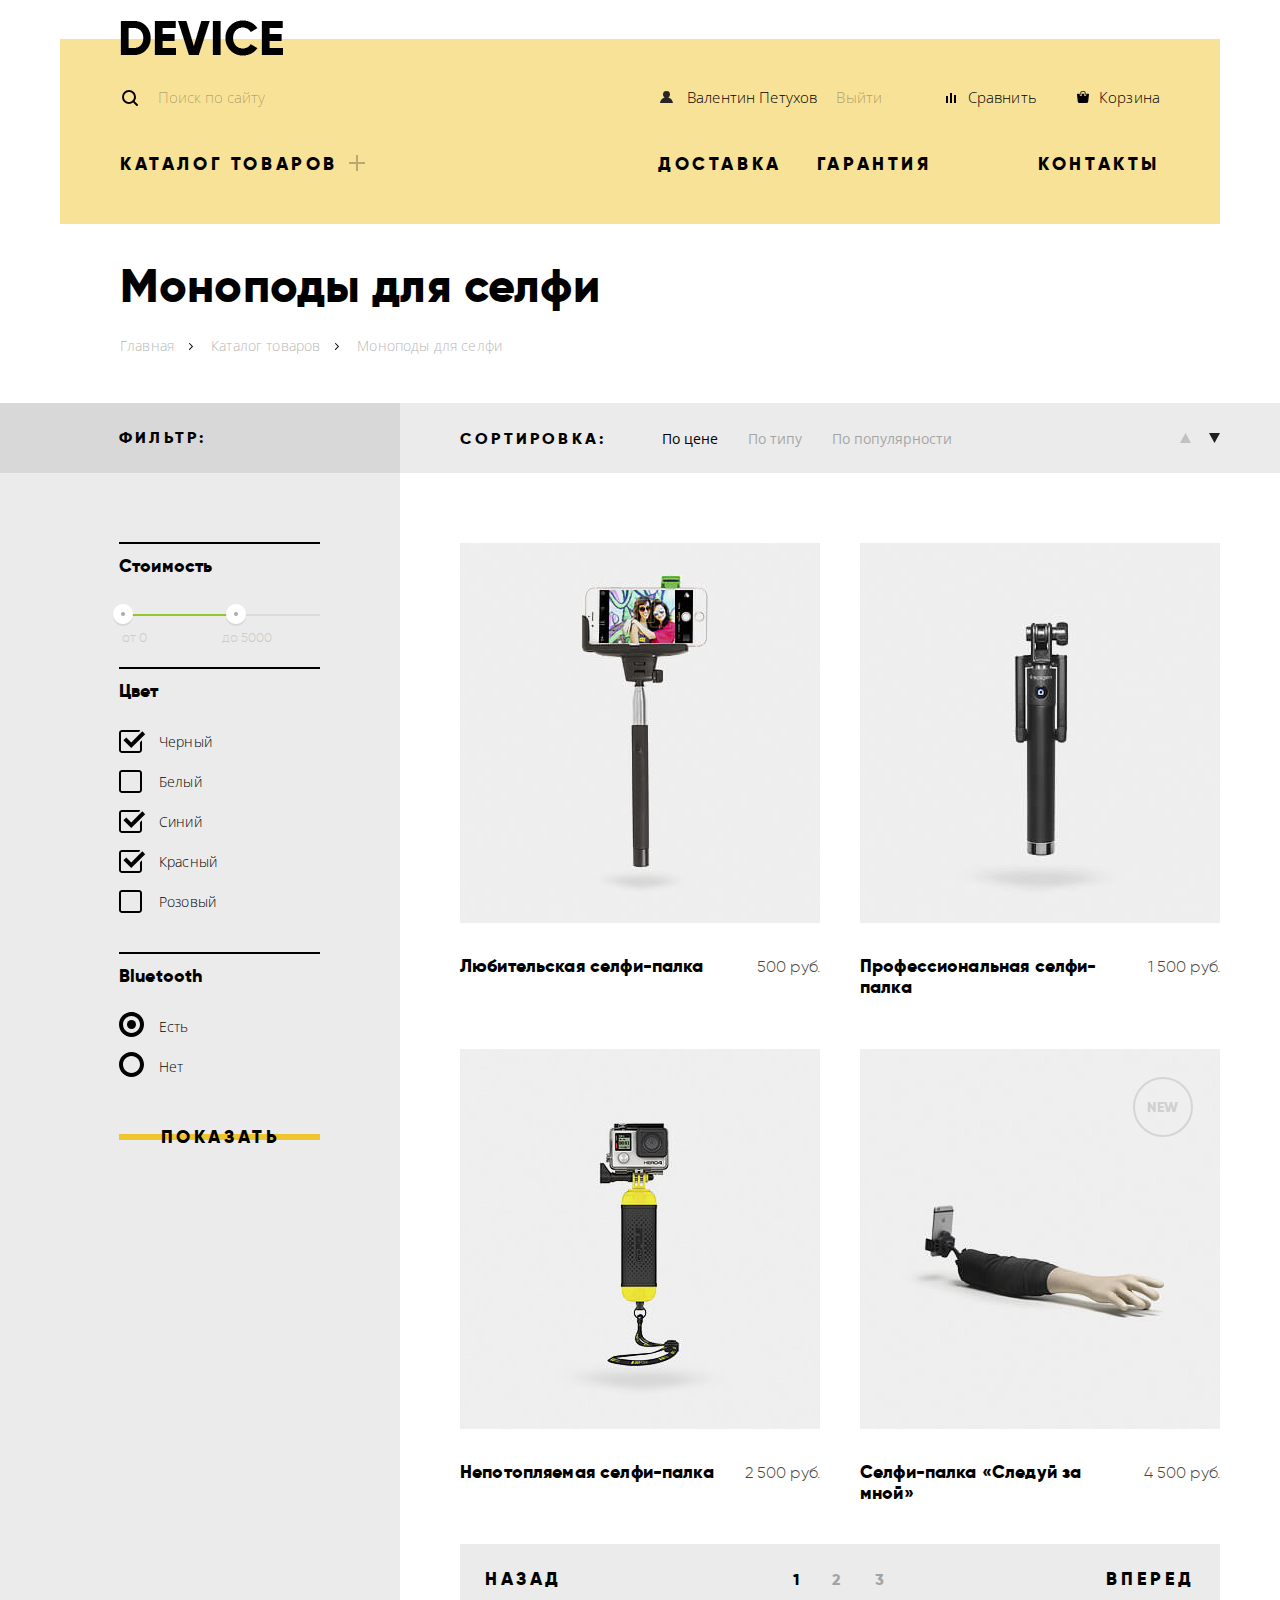
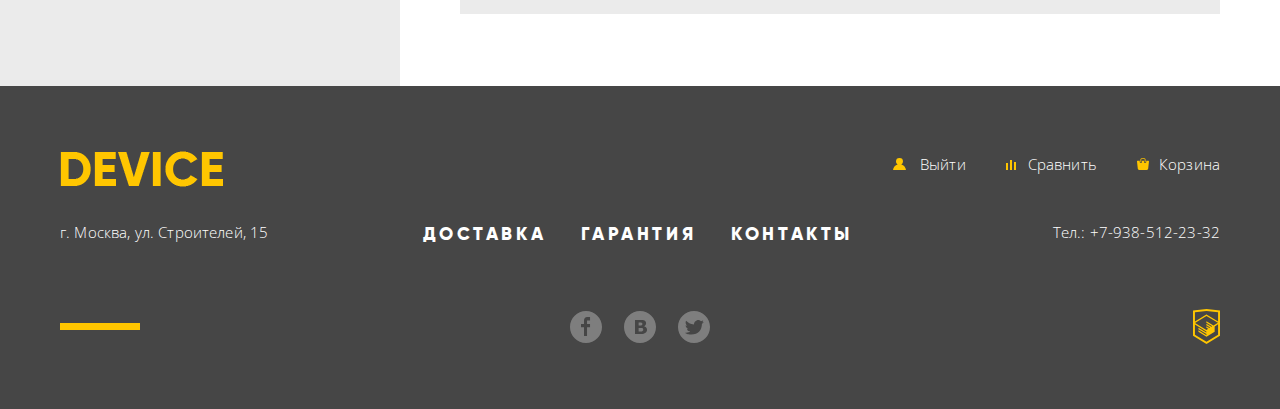
==== commit a6cd6a3a: "Общие исправления" ====
--- a/catalog.html
+++ b/catalog.html
@@ -9,12 +9,11 @@
     </head>
 
     <body class="inner-page">
-        <!--<img src="img/device-catalog.jpg" class="new"/>-->
         <div class="container">
             <header class="main-header">
                 <div class="inner-container">
                     <a class="logo main-header-logo" href="index.html">
-                        <img src="img/header-logo.png" alt="DEVICE" width="163" height="36"/>
+                        <img src="img/header-logo.png" width="163" height="36" alt="DEVICE"/>
                     </a>
 
                     <div class="header-top">
@@ -93,7 +92,7 @@
                                        </span>
                                         </div>
                                     </div>
-                                    <input type="hidden" name="price-range">
+                                    <input type="hidden" name="price-range" value="0,5000">
                                 </div>
                             </fieldset>
                             <fieldset>
--- a/css/style.css
+++ b/css/style.css
@@ -1,13 +1,13 @@
 @font-face {
     font-family: "Gilroy";
-    src: url('../fonts/gilroy-extrabold-webfont.woff2') format('woff2');
+    src: url("../fonts/gilroy-extrabold-webfont.woff2") format("woff2");
     font-weight: 900;
     font-style: normal;
 }
 
 @font-face {
     font-family: "Gilroy";
-    src: url('../fonts/gilroy-light-webfont.woff2') format('woff2');
+    src: url("../fonts/gilroy-light-webfont.woff2") format("woff2");
     font-weight: 300;
     font-style: normal;
 }
@@ -18,10 +18,11 @@
 }
 
 body {
+    min-width: 1160px;
     margin: 0;
     padding: 0;
 
-    font-family: "Open Sans", Arial, sans-serif;
+    font-family: "Open Sans", "Arial", sans-serif;
     font-size: 15px;
     line-height: 30px;
     font-weight: 300;
@@ -65,8 +66,9 @@
 .container {
     position: relative;
 
-    width: 1160px;
-    padding: 0 10px;
+    box-sizing: border-box;
+    width: 1200px;
+    padding: 0 20px;
     margin: 0 auto;
 }
 
@@ -124,7 +126,7 @@
 
 .btn:hover::before,
 .btn:focus::before {
-    height: 40px;
+    height: 100%;
 }
 
 .btn:focus,
@@ -142,7 +144,7 @@
 .section-title,
 .slide-title,
 .tab-title {
-    font-family: "Gilroy", Arial, sans-serif;
+    font-family: "Gilroy", "Arial", sans-serif;
     font-size: 47px;
     line-height: 1.2;
     font-weight: 900;
@@ -167,14 +169,14 @@
     top: -48px;
     left: 0;
 
+    width: 80px;
     height: 7px;
-    width: 80px;
 
     background-color: black;
 }
 
 .form-title {
-    font-family: "Gilroy", Arial, sans-serif;
+    font-family: "Gilroy", "Arial", sans-serif;
     font-size: 16px;
     line-height: normal;
     font-weight: 900;
@@ -259,14 +261,15 @@
     background-position: center left 5px;
 }
 
-.login-link a, .profile-link a {
+.login-link a,
+.profile-link a {
     background-image: url(../img/icons/user.svg);
     background-repeat: no-repeat;
     background-position: center left;
 }
 
 .site-nav > li > a {
-    font-family: "Gilroy", Arial, sans-serif;
+    font-family: "Gilroy", "Arial", sans-serif;
     font-size: 18px;
     line-height: normal;
     font-weight: 900;
@@ -274,7 +277,8 @@
     text-transform: uppercase;
 }
 
-.site-nav > li > a:hover, .site-nav > li > a:focus {
+.site-nav > li > a:hover,
+.site-nav > li > a:focus {
     color: inherit;
 
     opacity: 0.6;
@@ -508,14 +512,24 @@
     background-image: linear-gradient(to bottom, #f8e297, #f8e297 114px, transparent 114px, transparent)
 }
 
-.promo-slider, .slide {
-    position: relative;
+.promo-slider,
+.slide {
+    position: relative;
+}
+
+.slide {
+    display: none;
+}
+
+.slide.active {
+    display: block;
 }
 
 .promo-slider .slider-indicators {
     position: absolute;
     right: 22px;
-    top: 322px;
+    top: 320px;
+    z-index: 2;
 
     margin: 0;
     padding: 0;
@@ -531,6 +545,7 @@
     margin: 0 17px 0 0;
     width: 12px;
     height: 12px;
+    vertical-align: middle;
 
     background-image: url(../img/icons/slider-button-empty.svg);
     background-size: 12px;
@@ -576,8 +591,11 @@
 }
 
 .slide p {
+    max-height: 90px;
     padding-right: 15px;
     margin: 0 0 42px;
+
+    overflow: hidden;
 }
 
 .slide .btn {
@@ -592,7 +610,7 @@
     top: -10px;
     right: -10px;
 
-    font-family: "Gilroy", Arial, sans-serif;
+    font-family: "Gilroy", "Arial", sans-serif;
     font-size: 179px;
     line-height: 179px;
     font-weight: 900;
@@ -607,7 +625,7 @@
 .features-value td {
     padding: 0 60px 0 0;
 
-    font-family: "Gilroy", Arial, sans-serif;
+    font-family: "Gilroy", "Arial", sans-serif;
     font-size: 36px;
     line-height: normal;
     color: black;
@@ -626,17 +644,30 @@
     left: 30px;
 }
 
+.slide-2 .slide-image {
+    position: relative;
+    top: 20px;
+    left: 55px;
+}
+
+.slide-3 .slide-image {
+    position: relative;
+    top: 70px;
+    left: -27px;
+}
+
 /* ==========================================================================
    Product categories
    ========================================================================== */
 
 .product-categories {
-    margin-bottom: 81px;
+    margin-bottom: 56px;
 }
 
 .product-categories-list {
     display: flex;
-    justify-content: space-between;
+    flex-wrap: wrap;
+    justify-content: center;
 
     margin: 0;
     padding: 0;
@@ -647,12 +678,19 @@
 .product-category {
     min-height: 240px;
     width: 160px;
+    margin-bottom: 25px;
+    margin-right: 40px;
+}
+
+.product-category:nth-child(6n),
+.product-category:last-child {
+    margin-right: 0;
 }
 
 .product-category .category-name {
     margin: 33px 0 0;
 
-    font-family: "Gilroy", Arial, sans-serif;
+    font-family: "Gilroy", "Arial", sans-serif;
     font-size: 18px;
     line-height: 21px;
     font-weight: 900;
@@ -691,6 +729,7 @@
     background-color: #f1c52e;
 }
 
+inline-block
 .product-category a:focus {
     outline: none;
 }
@@ -779,17 +818,25 @@
 }
 
 .tab-pane {
+    display: none;
     width: 100%;
     padding: 10px 0 20px 1px;
 }
 
+.tab-pane.active {
+    display: block;
+}
+
 .tab-title {
     margin: 0 0 27px;
 }
 
 .tab-pane p {
     max-width: 440px;
+    max-height: 120px;
     margin: 0;
+
+    overflow: hidden;
 }
 
 /* ==========================================================================
@@ -803,7 +850,8 @@
 
 .product-brands-list {
     display: flex;
-    justify-content: space-between;
+    justify-content: center;
+    flex-wrap: wrap;
     min-height: 100px;
     margin: 0;
     padding: 0;
@@ -811,12 +859,19 @@
     list-style: none;
 }
 
-.product-brands-list .product-brand {
+.product-brand {
+    position: relative;
+
     width: 260px;
-    position: relative;
-}
-
-.product-brands-list .product-brand::after {
+    margin-right: 40px;
+}
+
+.product-brand:nth-child(4n),
+.product-brand:last-child {
+    margin-right: 0;
+}
+
+.product-brand::after {
     position: absolute;
     top: 0;
     left: 0;
@@ -875,7 +930,19 @@
 }
 
 .contacts-map-image {
+    position: absolute;
+
+    margin-top: 8px;
+
+    cursor: pointer;
+}
+
+.contacts-map-interactive {
+    position: relative;
+
     margin: 8px 0 60px;
+
+    border: 0;
 }
 
 .transport-companies-list {
@@ -891,7 +958,7 @@
 
     margin-bottom: 10px;
 
-    font-family: "Gilroy", Arial, sans-serif;
+    font-family: "Gilroy", "Arial", sans-serif;
     font-weight: 900;
     color: black;
     letter-spacing: 0.02em;
@@ -1061,15 +1128,20 @@
     background-image: url(../img/icons/cart-yellow.svg);
 }
 
+.footer-social {
+    display: flex;
+    flex-wrap: wrap;
+}
+
 .footer-social a {
-    display: inline-block;
+    display: block;
     width: 35px;
     height: 35px;
 
-    opacity: 0.3;
-
     background-repeat: no-repeat;
     background-position: center center;
+
+    opacity: 0.3;
 }
 
 .footer-social a:hover,
@@ -1165,11 +1237,15 @@
     font-size: 14px;
     line-height: 18px;
     font-weight: 400;
-    color: rgba(70, 70, 70, 0.4);
     letter-spacing: 0;
+    color: #bababa;
 
     background-color: #f2f2f2;
     border: 2px solid transparent;
+}
+
+.contact-form ::placeholder {
+    color: rgba(70, 70, 70, 0.4);
 }
 
 .contact-form input {
@@ -1189,7 +1265,7 @@
 
 .contact-form input:focus,
 .contact-form textarea:focus {
-    color: rgba(70, 70, 70, 1);
+    color: black;
 
     background-color: white;
     border-color: #f7e296;
@@ -1197,15 +1273,17 @@
 }
 
 .contact-form input:invalid {
+    border-color: transparent;
     background-color: #f6dada;
 }
 
 .contact-form label {
     display: inline-block;
     margin-bottom: 2px;
+    vertical-align: middle;
 
     font: inherit;
-    font-family: "Gilroy", Arial, sans-serif;
+    font-family: "Gilroy", "Arial", sans-serif;
     font-weight: 900;
 }
 
@@ -1350,7 +1428,7 @@
     margin: 0 0 20px;
     padding-top: 10px;
 
-    font-family: "Gilroy", Arial, sans-serif;
+    font-family: "Gilroy", "Arial", sans-serif;
     font-size: 18px;
     line-height: normal;
     font-weight: 900;
@@ -1429,7 +1507,7 @@
     margin: 0 auto;
 
     line-height: 22px;
-    font-family: "Gilroy", Arial, sans-serif;
+    font-family: "Gilroy", "Arial", sans-serif;
     font-weight: 300;
     letter-spacing: 0;
     font-size: 13px;
@@ -1514,6 +1592,10 @@
 .filter-options-list label:hover .radio-indicator,
 .filter-options-list label:hover .checkbox-indicator {
     opacity: 0.6;
+}
+
+.filters input[type="radio"]:active + .radio-indicator {
+    background-image: url(../img/icons/radio-on.svg);
 }
 
 /* ==========================================================================
@@ -1597,8 +1679,9 @@
     background-image: url(../img/icons/icon-up-dir.svg);
 }
 
-.sort-order input:checked + .sort-arrow{
+.sort-order input:checked + .sort-arrow {
     opacity: 0.2;
+    cursor: default;
 }
 
 .sort-arrow:hover,
@@ -1615,7 +1698,7 @@
    ========================================================================== */
 
 .page-header {
-    margin: 0 0 40px;
+    margin: 0 0 39px;
     padding: 0;
 }
 
@@ -1658,6 +1741,8 @@
     width: 360px;
     min-height: 460px;
     margin: 0 40px 46px 0;
+
+    cursor: pointer;
 }
 
 .catalog-item.new-item::after {
@@ -1673,7 +1758,7 @@
     width: 56px;
     height: 56px;
 
-    font-family: "Gilroy", Arial, sans-serif;
+    font-family: "Gilroy", "Arial", sans-serif;
     font-size: 14px;
     font-weight: 900;
     color: #d0d0d0;
@@ -1707,7 +1792,7 @@
 .item-name a {
     max-width: 285px;
 
-    font-family: "Gilroy", Arial, sans-serif;
+    font-family: "Gilroy", "Arial", sans-serif;
     font-size: 18px;
     line-height: 20px;
     font-weight: 900;
@@ -1720,7 +1805,7 @@
     top: 414px;
     order: 2;
 
-    font-family: "Gilroy", Arial, sans-serif;
+    font-family: "Gilroy", "Arial", sans-serif;
     font-size: 16px;
     line-height: normal;
 }
@@ -1805,7 +1890,7 @@
 .pagination-item a {
     padding: 2px 5px;
 
-    font-family: "Gilroy", Arial, sans-serif;
+    font-family: "Gilroy", "Arial", sans-serif;
     font-size: 16px;
     line-height: normal;
     font-weight: 900;
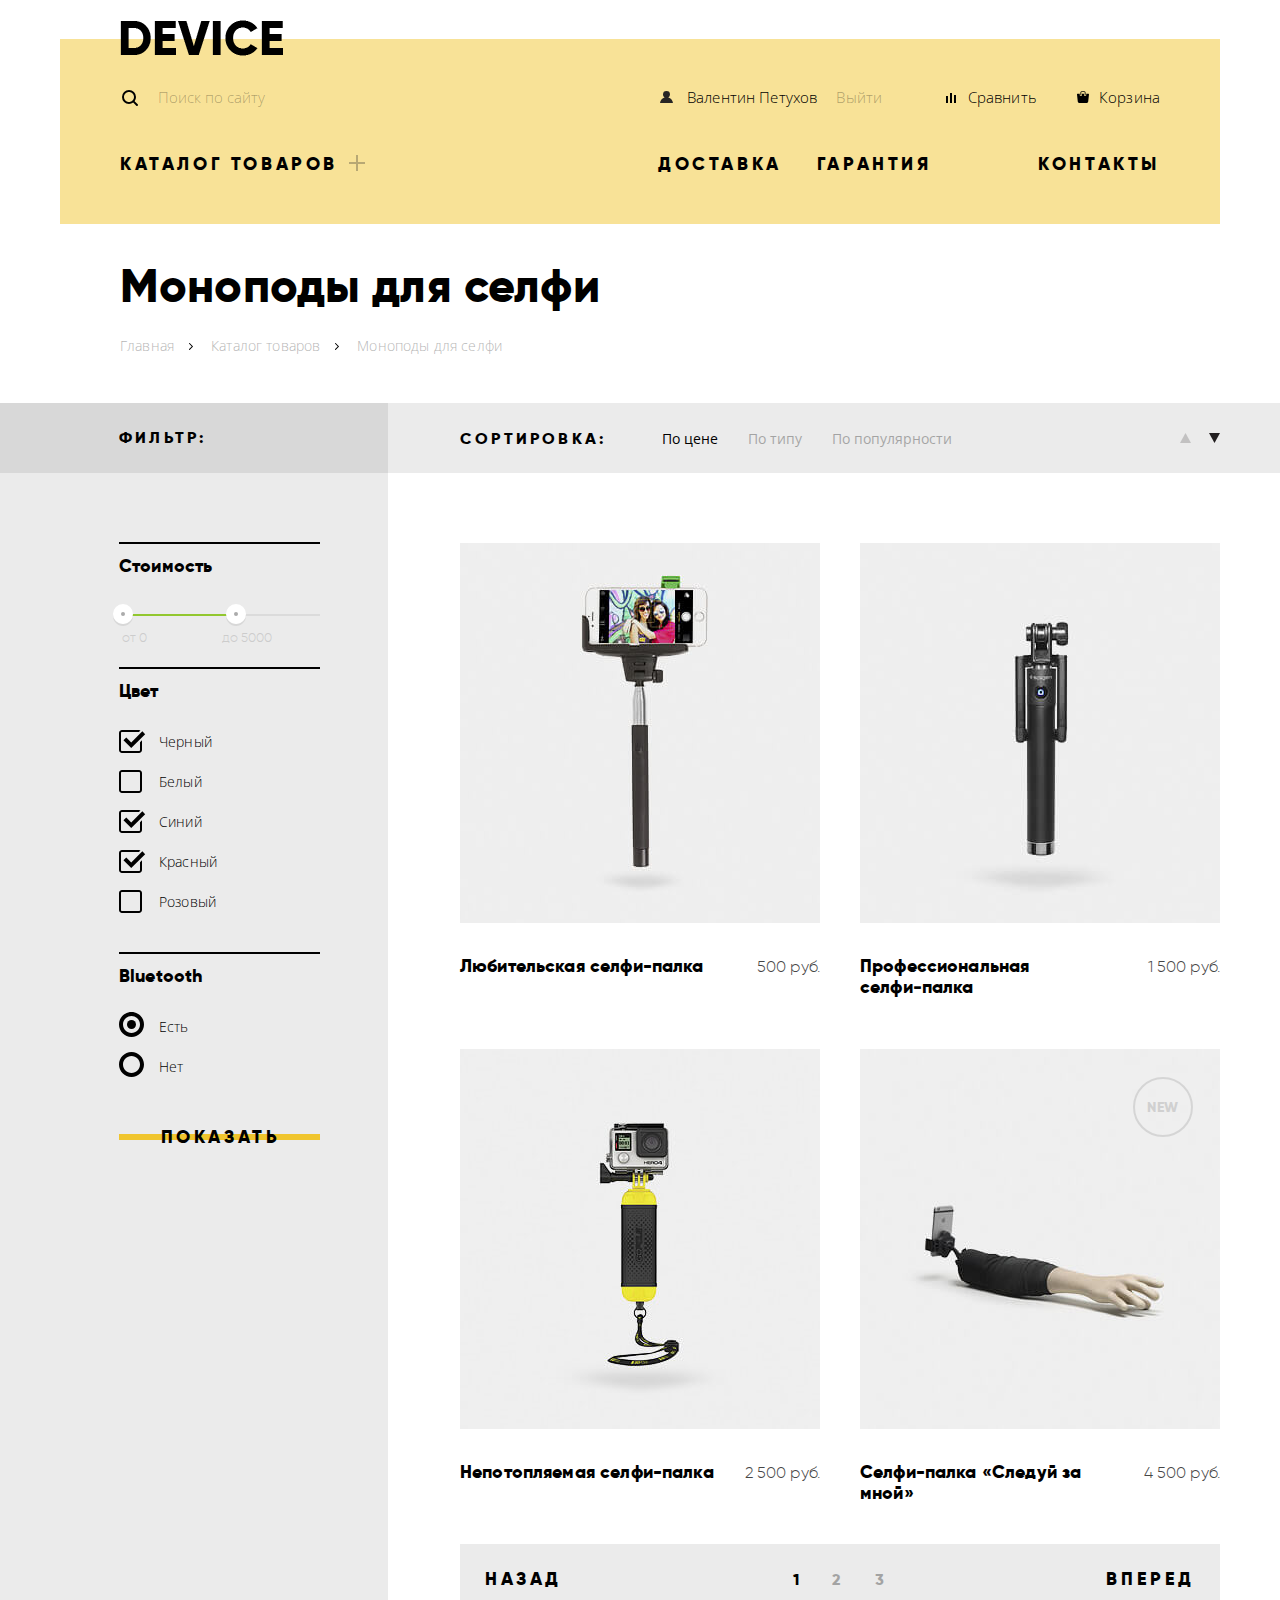
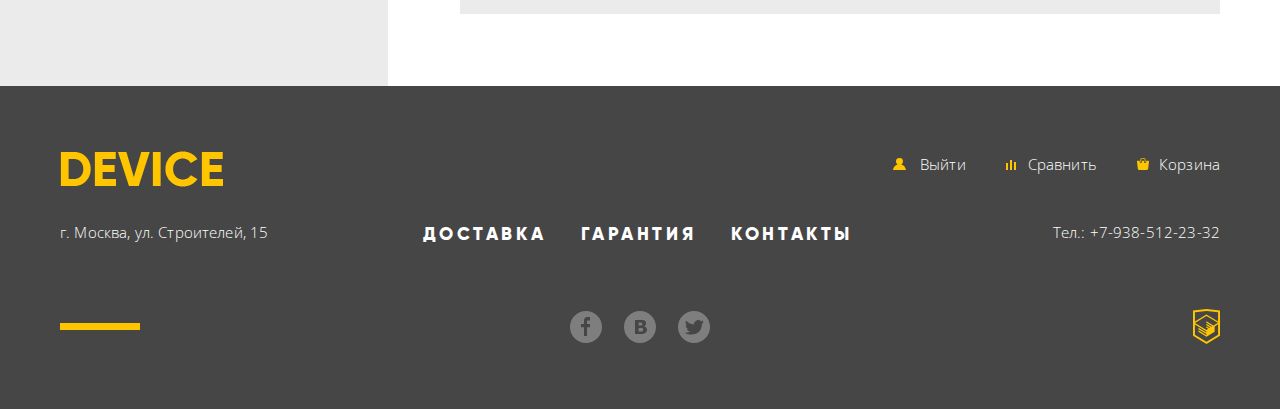
==== commit 49120072: "Общие исправления, 3" ====
--- a/catalog.html
+++ b/catalog.html
@@ -23,16 +23,26 @@
                             <button type="submit" class="search-btn">Найти</button>
                         </form>
                         <ul class="user-links header-user-links">
-                            <li class="login-link hidden"><a href="login.html">Войти</a></li>
-                            <li class="user-name profile-link"><a href="profile.html">Валентин Петухов</a></li>
-                            <li class="logout-link"><a href="#">Выйти</a></li>
-                            <li class="compare-link"><a href="compare.html">Сравнить</a></li>
-                            <li class="cart-link"><a href="cart.html">Корзина</a></li>
+                            <li class="login-link header-login-link hidden">
+                                <a href="login.html">Войти</a>
+                            </li>
+                            <li class="profile-link header-profile-link user-name">
+                                <a href="profile.html">Валентин Петухов</a>
+                            </li>
+                            <li class="logout-link header-logout-link">
+                                <a href="#">Выйти</a>
+                            </li>
+                            <li class="compare-link header-compare-link">
+                                <a href="compare.html">Сравнить</a>
+                            </li>
+                            <li class="cart-link header-cart-link">
+                                <a href="cart.html">Корзина</a>
+                            </li>
                         </ul>
                     </div>
                     <nav class="main-nav">
                         <ul class="site-nav header-site-nav">
-                            <li class="catalog-link contains-sub-menu"><a href="catalog.html">Каталог товаров</a>
+                            <li class="catalog-link header-catalog-link sub-menu-link"><a href="catalog.html">Каталог товаров</a>
                                 <div class="sub-menu">
                                     <div class="inner-container">
                                         <ul class="video-products">
@@ -50,9 +60,9 @@
                                     </div>
                                 </div>
                             </li>
-                            <li class="delivery-link"><a href="delivery.html">Доставка</a></li>
-                            <li class="warranty-link"><a href="warranty.html">Гарантия</a></li>
-                            <li class="contacts-link"><a href="contacts.html">Контакты</a></li>
+                            <li class="delivery-link header-delivery-link"><a href="delivery.html">Доставка</a></li>
+                            <li class="warranty-link header-warranty-link"><a href="warranty.html">Гарантия</a></li>
+                            <li class="contacts-link header-contacts-link"><a href="contacts.html">Контакты</a></li>
                         </ul>
                     </nav>
                 </div>
@@ -92,14 +102,17 @@
                                        </span>
                                         </div>
                                     </div>
-                                    <input type="hidden" name="price-range" value="0,5000">
+                                    <label class="visually-hidden">
+                                        Диапазон цены
+                                        <input type="hidden" name="price-range" value="0,5000">
+                                    </label>
                                 </div>
                             </fieldset>
                             <fieldset>
                                 <legend class="filter-name">Цвет</legend>
                                 <ul class="filter-options-list">
                                     <li>
-                                        <label for="filter-black">
+                                        <label class="filter-option-label" for="filter-black">
                                             <input class="visually-hidden filter-input filter-input-checkbox"
                                                    id="filter-black" type="checkbox" name="black" checked>
                                             <span class="checkbox-indicator"></span>
@@ -107,7 +120,7 @@
                                         </label>
                                     </li>
                                     <li>
-                                        <label for="filter-white">
+                                        <label class="filter-option-label" for="filter-white">
                                             <input class="visually-hidden filter-input filter-input-checkbox"
                                                    id="filter-white" type="checkbox" name="white">
                                             <span class="checkbox-indicator"></span>
@@ -115,7 +128,7 @@
                                         </label>
                                     </li>
                                     <li>
-                                        <label for="filter-blue">
+                                        <label class="filter-option-label" for="filter-blue">
                                             <input class="visually-hidden filter-input filter-input-checkbox"
                                                    id="filter-blue" type="checkbox" name="blue" checked>
                                             <span class="checkbox-indicator"></span>
@@ -123,7 +136,7 @@
                                         </label>
                                     </li>
                                     <li>
-                                        <label for="filter-red">
+                                        <label class="filter-option-label" for="filter-red">
                                             <input class="visually-hidden filter-input filter-input-checkbox"
                                                    id="filter-red" type="checkbox" name="red" checked>
                                             <span class="checkbox-indicator"></span>
@@ -131,7 +144,7 @@
                                         </label>
                                     </li>
                                     <li>
-                                        <label for="filter-pink">
+                                        <label class="filter-option-label" for="filter-pink">
                                             <input class="visually-hidden filter-input filter-input-checkbox"
                                                    id="filter-pink" type="checkbox" name="pink">
                                             <span class="checkbox-indicator"></span>
@@ -144,7 +157,7 @@
                                 <legend class="filter-name">Bluetooth</legend>
                                 <ul class="filter-options-list">
                                     <li>
-                                        <label for="filter-bluetooth-yes">
+                                        <label class="filter-option-label" for="filter-bluetooth-yes">
                                             <input class="visually-hidden filter-input filter-input-radio" type="radio"
                                                    id="filter-bluetooth-yes" name="bluetooth" value="yes" checked>
                                             <span class="radio-indicator"></span>
@@ -152,7 +165,7 @@
                                         </label>
                                     </li>
                                     <li>
-                                        <label for="filter-bluetooth-no">
+                                        <label class="filter-option-label" for="filter-bluetooth-no">
                                             <input class="visually-hidden filter-input filter-input-radio" type="radio"
                                                    id="filter-bluetooth-no" name="bluetooth" value="no">
                                             <span class="radio-indicator"></span>
@@ -231,7 +244,7 @@
                                 </li>
                                 <li class="catalog-item">
                                     <h3 class="item-name">
-                                        <a href="catalog-item.html"> Профессиональная селфи-палка</a>
+                                        <a href="catalog-item.html"> Профессиональная селфи&#8209;палка</a>
                                     </h3>
                                     <p>
                                         <img class="item-photo" src="img/item-2.jpg" width="360" height="380"
@@ -296,9 +309,10 @@
                         <img src="img/footer-logo.png" width="163" height="36" alt="DEVICE"/>
                     </a>
                     <ul class="user-links footer-user-links">
-                        <li class="logout-link"><a class="logout-link" href="#">Выйти</a></li>
-                        <li class="compare-link"><a href="compare.html">Сравнить</a></li>
-                        <li class="cart-link"><a href="cart.html">Корзина</a></li>
+                        <li class="login-link footer-login-link hidden"><a href="login.html">Войти</a></li>
+                        <li class="logout-link footer-logout-link"><a class="logout-link" href="#">Выйти</a></li>
+                        <li class="compare-link footer-compare-link"><a href="compare.html">Сравнить</a></li>
+                        <li class="cart-link footer-cart-link"><a href="cart.html">Корзина</a></li>
                     </ul>
                 </div>
                 <div class="footer-middle">
--- a/css/style.css
+++ b/css/style.css
@@ -88,6 +88,7 @@
     position: relative;
 
     display: inline-block;
+    vertical-align: middle;
 
     font-family: "Gilroy", Arial, sans-serif;
     font-size: 18px;
@@ -118,6 +119,8 @@
     margin: auto;
 
     background-color: #f0c52e;
+
+    transition: 0.16s linear all;
 }
 
 .btn:hover {
@@ -268,7 +271,7 @@
     background-position: center left;
 }
 
-.site-nav > li > a {
+.site-nav a {
     font-family: "Gilroy", "Arial", sans-serif;
     font-size: 18px;
     line-height: normal;
@@ -277,15 +280,15 @@
     text-transform: uppercase;
 }
 
-.site-nav > li > a:hover,
-.site-nav > li > a:focus {
+.site-nav a:hover,
+.site-nav a:focus {
     color: inherit;
 
     opacity: 0.6;
     outline: none;
 }
 
-.site-nav > li > a:active {
+.site-nav a:active {
     color: inherit;
 
     opacity: 0.2;
@@ -429,30 +432,30 @@
     color: black;
 }
 
-.header-user-links .compare-link {
+.header-compare-link {
     margin-left: auto;
 }
 
-.header-user-links .logout-link a {
+.header-logout-link a {
     opacity: 0.3;
     padding-left: 0;
 }
 
-.header-user-links .profile-link {
+.header-user-links .header-profile-link {
     margin-right: 19px;
 }
 
 /*-----site nav----*/
 
-.header-site-nav .contacts-link {
+.header-contacts-link {
     margin-left: auto;
 }
 
-.header-site-nav .delivery-link {
+.header-delivery-link {
     margin-left: 285px;
 }
 
-.header-site-nav .catalog-link {
+.header-site-nav .header-catalog-link {
     position: relative;
 
     padding-right: 35px;
@@ -480,8 +483,8 @@
     left: -60px;
     z-index: 2;
 
+    box-sizing: border-box;
     display: none;
-    box-sizing: border-box;
     width: 1160px;
     padding: 20px 0 31px;
 
@@ -493,11 +496,19 @@
 }
 
 .sub-menu ul {
+    margin: 0 50px 0 0;
     padding: 0;
-    margin: 0 50px 0 0;
-}
-
-.header-site-nav .catalog-link:hover .sub-menu {
+}
+
+.sub-menu a{
+    font: inherit;
+    font-size: 15px;
+    line-height: 36px;
+    letter-spacing: 0.01em;
+    text-transform: none;
+}
+
+.sub-menu-link:hover .sub-menu {
     display: block;
 }
 
@@ -513,7 +524,8 @@
 }
 
 .promo-slider,
-.slide {
+.slide,
+.slide-image {
     position: relative;
 }
 
@@ -617,13 +629,21 @@
     color: white;
 }
 
+.features-table-wrapper {
+    max-height: 75px;
+    max-width: 500px;
+    overflow: hidden;
+}
+
 .slide-product-features {
     border: 0;
     border-spacing: 0;
 }
 
 .features-value td {
-    padding: 0 60px 0 0;
+    padding: 0 70px 0 0;
+    overflow: hidden;
+    white-space: nowrap;
 
     font-family: "Gilroy", "Arial", sans-serif;
     font-size: 36px;
@@ -639,19 +659,16 @@
 }
 
 .slide-1 .slide-image {
-    position: relative;
     top: 3px;
     left: 30px;
 }
 
 .slide-2 .slide-image {
-    position: relative;
     top: 20px;
     left: 55px;
 }
 
 .slide-3 .slide-image {
-    position: relative;
     top: 70px;
     left: -27px;
 }
@@ -724,18 +741,17 @@
     margin: 0 auto;
 }
 
-.product-category a:hover .category-icon,
-.product-category a:focus .category-icon {
+.product-category-link:hover .category-icon,
+.product-category-link:focus .category-icon {
     background-color: #f1c52e;
 }
 
-inline-block
-.product-category a:focus {
+.product-category-link:focus {
     outline: none;
 }
 
-.product-category a:active .category-name,
-.product-category a:active svg {
+.product-category-link:active .category-name,
+.product-category-link:active svg {
     opacity: 0.2;
 }
 
@@ -917,12 +933,14 @@
     width: 560px;
 }
 
-.about-us p, .contacts p {
+.about-us p,
+.contacts p {
     margin: 0 0 31px;
     padding-right: 15px;
 }
 
-.about-us .btn, .contacts .btn {
+.about-us .btn,
+.contacts .btn {
     width: 260px;
     padding-right: 17px;
     text-align: center;
@@ -1034,18 +1052,16 @@
 }
 
 .footer-address {
-    min-height: 30px;
     width: 210px;
 }
 
 .footer-site-nav {
-    min-height: 30px;
     width: 440px;
+
     text-align: center;
 }
 
 .footer-phone {
-    min-height: 30px;
     width: 210px;
 
     text-align: right;
@@ -1068,9 +1084,9 @@
 
     width: 80px;
     height: 7px;
+    margin: auto 0;
 
     background-color: #ffc600;
-    margin: auto 0;
 }
 
 .footer-social {
@@ -1108,23 +1124,21 @@
     color: white;
 }
 
-.footer-user-links .login-link a {
+.footer-login-link a {
     background-image: url(../img/icons/user-yellow.svg);
 }
 
-.footer-user-links .logout-link a {
-    padding-left: 27px;
-
+.footer-logout-link a {
     background-image: url(../img/icons/user-yellow.svg);
     background-repeat: no-repeat;
     background-position: center left;
 }
 
-.footer-user-links .compare-link a {
+.footer-compare-link a {
     background-image: url(../img/icons/compare-yellow.svg);
 }
 
-.footer-user-links .cart-link a {
+.footer-cart-link a {
     background-image: url(../img/icons/cart-yellow.svg);
 }
 
@@ -1292,7 +1306,8 @@
     justify-content: space-between;
 }
 
-.input-left, .input-right {
+.input-left,
+.input-right {
     width: 360px;
 }
 
@@ -1310,7 +1325,6 @@
     z-index: 1000;
 
     display: none;
-
     width: 960px;
     height: 559px;
     margin: 0 auto;
@@ -1402,7 +1416,7 @@
 .filters-bg {
     position: absolute;
     top: 0;
-    right: 840px;
+    right: 852px;
     z-index: -1;
 
     width: 9000px;
@@ -1482,6 +1496,7 @@
     background-image: url(../img/filter-button.svg);
     background-repeat: no-repeat;
     background-position: center center;
+
     cursor: pointer;
 }
 
@@ -1506,40 +1521,38 @@
     width: 50px;
     margin: 0 auto;
 
+    font-family: "Gilroy", "Arial", sans-serif;
+    font-size: 13px;
     line-height: 22px;
-    font-family: "Gilroy", "Arial", sans-serif;
     font-weight: 300;
+    color: #ccc;
     letter-spacing: 0;
-    font-size: 13px;
     text-align: center;
-    color: #ccc;
     white-space: nowrap;
 }
 
-.filters label {
+.filter-btn,
+.add-to-cart-btn {
+    box-sizing: border-box;
+    min-width: 201px;
+}
+
+/*--------------forms-----------------*/
+
+.filter-options-list {
+    padding: 0;
+    margin: 0 0;
+}
+
+.filter-option-label {
+    position: relative;
+
+    padding: 5px 0 5px 40px;
+
     font: inherit;
     font-size: 14px;
     line-height: 40px;
     color: black;
-}
-
-.filter-btn,
-.add-to-cart-btn {
-    box-sizing: border-box;
-    min-width: 201px;
-}
-
-/*--------------forms-----------------*/
-
-.filter-options-list {
-    padding: 0;
-    margin: 0 0;
-}
-
-.filter-options-list label {
-    position: relative;
-
-    padding: 5px 0 5px 40px;
 
     cursor: pointer;
 }
@@ -1589,8 +1602,8 @@
     background-repeat: no-repeat;
 }
 
-.filter-options-list label:hover .radio-indicator,
-.filter-options-list label:hover .checkbox-indicator {
+.filter-option-label:hover .radio-indicator,
+.filter-option-label:hover .checkbox-indicator {
     opacity: 0.6;
 }
 
@@ -1681,6 +1694,7 @@
 
 .sort-order input:checked + .sort-arrow {
     opacity: 0.2;
+
     cursor: default;
 }
 
@@ -1703,15 +1717,18 @@
 }
 
 .catalog-wrapper {
+    position: relative;
+
     overflow-x: hidden;
-    position: relative;
 }
 
 .catalog-top {
+    position: absolute;
+
+    width: 100%;
+    height: 70px;
+
     background-color: rgba(0, 0, 0, 0.08);
-    height: 70px;
-    position: absolute;
-    width: 100%;
 }
 
 .catalog-wrapper .container {
@@ -1720,17 +1737,18 @@
 }
 
 .catalog {
+    width: 760px;
     min-height: 1185px;
-    width: 760px;
     padding-bottom: 72px;
 }
 
 .catalog-items-list {
+    display: flex;
+    flex-wrap: wrap;
     margin: 0;
     padding: 0;
+
     list-style: none;
-    display: flex;
-    flex-wrap: wrap;
 }
 
 .catalog-item {
@@ -1776,10 +1794,6 @@
     margin: 0;
 }
 
-.catalog-items-list {
-    list-style: none;
-}
-
 .item-name {
     order: 1;
 
@@ -1811,8 +1825,10 @@
 }
 
 .item-photo {
+    position: relative;
+
     order: 0;
-    position: relative;
+    flex-shrink: 0;
 }
 
 .item-actions {
@@ -1830,6 +1846,7 @@
 
 .catalog-item:hover .item-photo {
     z-index: -1;
+
     opacity: 0.5;
 }
 
@@ -1840,8 +1857,8 @@
 .item-compare {
     font: inherit;
     font-size: 13px;
+    line-height: 36px;
     color: black;
-    line-height: 36px;
 
     opacity: 0.5;
 }
@@ -1913,6 +1930,7 @@
 .pagination-btn {
     position: absolute;
     top: 0;
+
     height: 70px;
     padding: 10px 25px;
 }
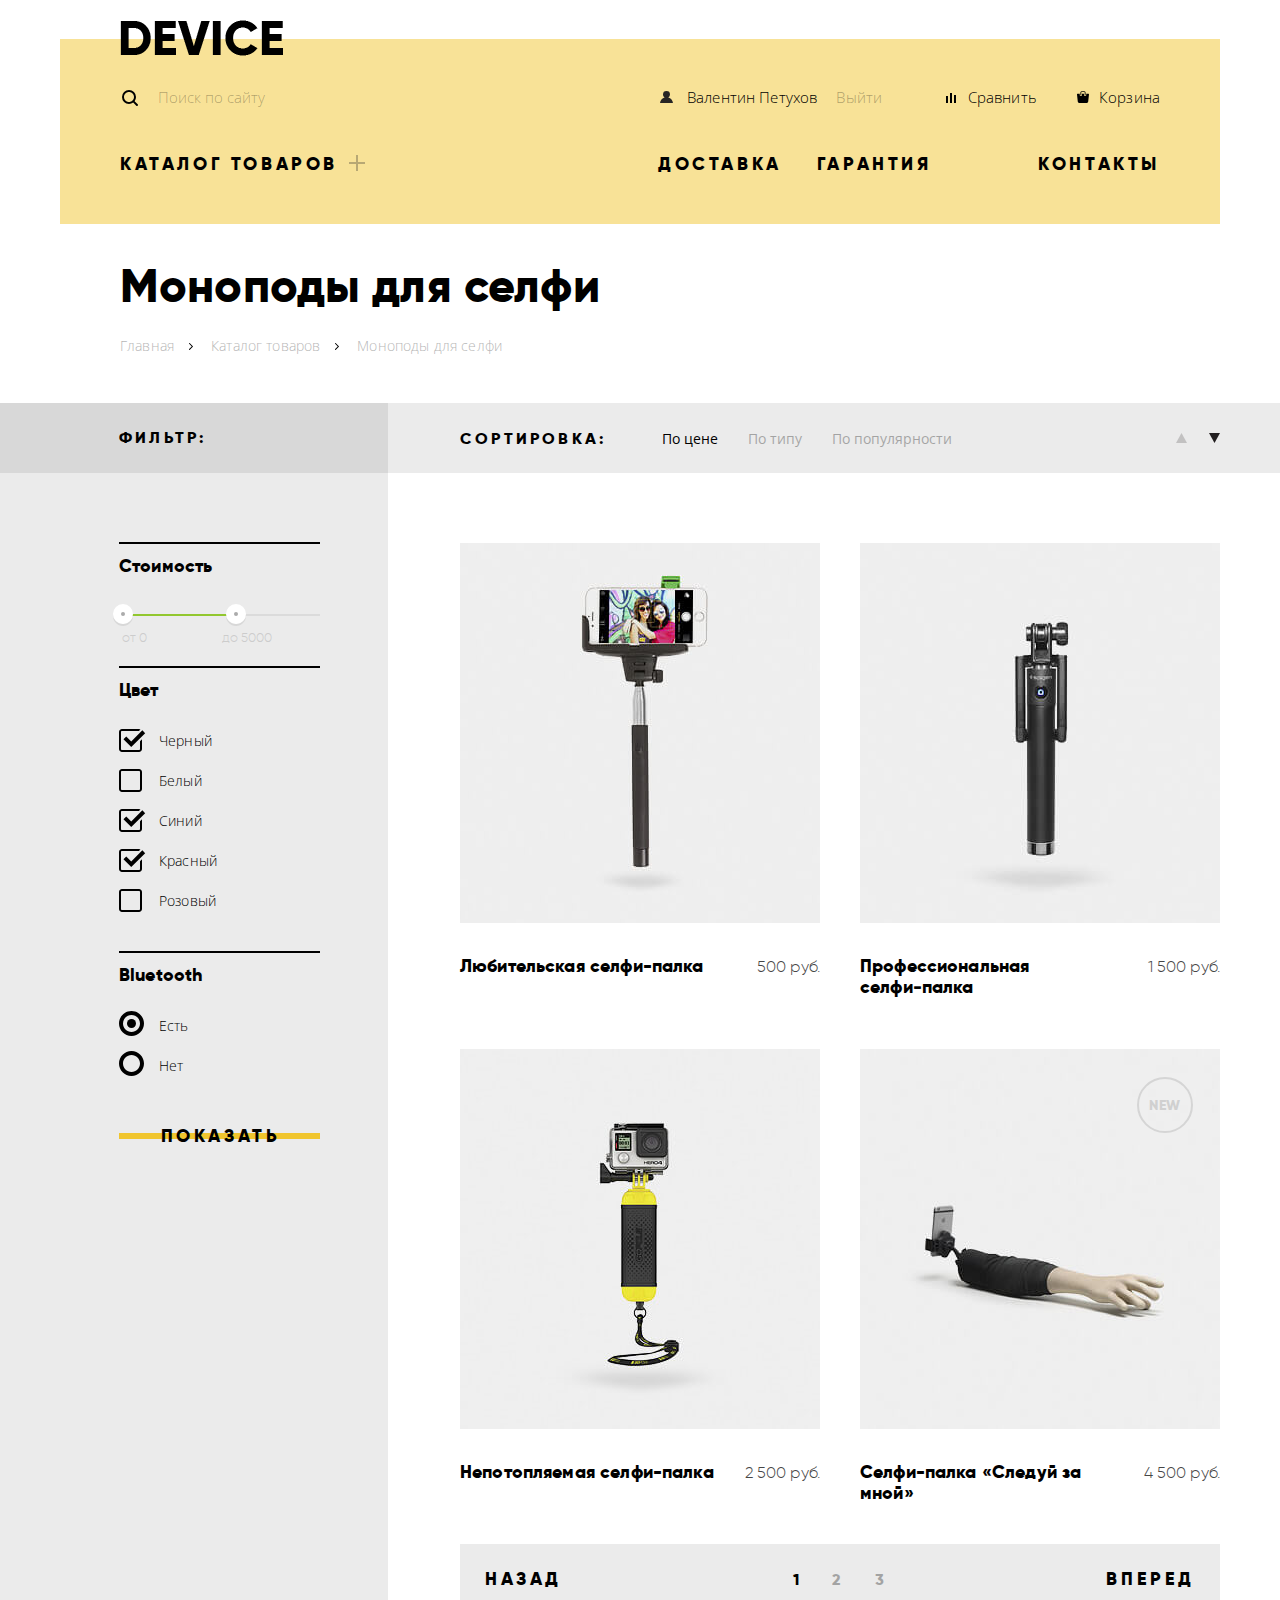
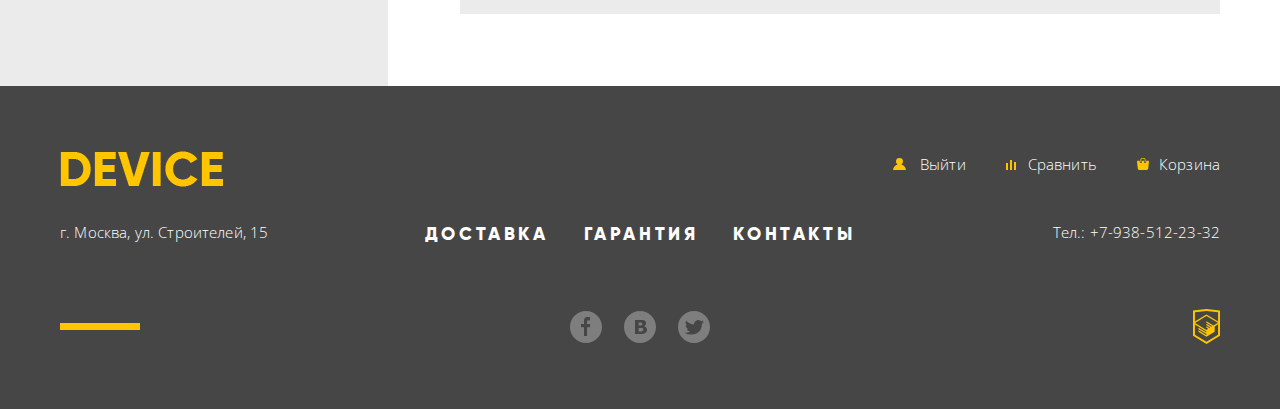
==== commit 1c5d46f1: "JavaScript дописан" ====
--- a/catalog.html
+++ b/catalog.html
@@ -94,10 +94,10 @@
                                 <div class="price-range-input-wrapper">
                                     <div class="range-slider price-range-slider">
                                         <div class="range-slider-active">
-                                       <span class="range-slider-handle left-handle">
+                                       <span class="range-slider-handle left-handle" tabindex="1">
                                          <span class="price-range-value price-range-min-value"> от 0</span>
                                        </span>
-                                            <span class="range-slider-handle right-handle">
+                                            <span class="range-slider-handle right-handle" tabindex="1">
                                          <span class="price-range-value price-range-max-value"> до 5000</span>
                                        </span>
                                         </div>
@@ -186,18 +186,18 @@
                             <form class="sort-form" method="get" action="https://echo.htmlacademy.ru">
                                 <ul class="sort-options-list sort-type">
                                     <li>
-                                        <input class="visually-hidden filter-input filter-input-radio" type="radio"
+                                        <input class="visually-hidden sort-input sort-input-radio" type="radio"
                                                name="sort" value="by-price" id="sort-price"
                                                onchange="this.form.submit()" checked>
                                         <label for="sort-price">По цене</label>
                                     </li>
                                     <li>
-                                        <input class="visually-hidden filter-input filter-input-radio" type="radio"
+                                        <input class="visually-hidden sort-input sort-input-radio" type="radio"
                                                name="sort" value="by-type" id="sort-type" onchange="this.form.submit()">
                                         <label for="sort-type">По типу</label>
                                     </li>
                                     <li>
-                                        <input class="visually-hidden filter-input filter-input-radio" type="radio"
+                                        <input class="visually-hidden sort-input sort-input-radio" type="radio"
                                                name="sort" value="by-popularity" id="sort-popular"
                                                onchange="this.form.submit()">
                                         <label for="sort-popular">По популярности</label>
@@ -205,7 +205,7 @@
                                 </ul>
                                 <ul class="sort-options-list sort-order">
                                     <li>
-                                        <input class="visually-hidden filter-input filter-input-radio"
+                                        <input class="visually-hidden sort-input sort-input-radio"
                                                type="radio" name="display-order" value="ascending" id="sort-asc" checked
                                                onchange="this.form.submit()">
                                         <label for="sort-asc" class="sort-arrow arrow-top">
@@ -213,7 +213,7 @@
                                         </label>
                                     </li>
                                     <li>
-                                        <input class="visually-hidden filter-input filter-input-radio"
+                                        <input class="visually-hidden sort-input sort-input-radio"
                                                type="radio"
                                                name="display-order" value="descending" id="sort-desc"
                                                onchange="this.form.submit()">
@@ -286,6 +286,7 @@
                                         <a class="item-compare" href="#">Добавить к сравнению</a>
                                     </p>
                                 </li>
+
                             </ul>
                             <section class="pagination">
                                 <button class="btn pagination-btn pagination-btn-prev" type="button">Назад</button>
--- a/css/style.css
+++ b/css/style.css
@@ -13,8 +13,15 @@
 }
 
 html {
+    box-sizing: border-box;
     padding: 0;
     margin: 0;
+}
+
+*,
+*:before,
+*:after {
+    box-sizing: inherit;
 }
 
 body {
@@ -56,6 +63,8 @@
 
 a {
     text-decoration: none;
+
+    transition: 0.2s linear opacity;
 }
 
 img {
@@ -66,7 +75,6 @@
 .container {
     position: relative;
 
-    box-sizing: border-box;
     width: 1200px;
     padding: 0 20px;
     margin: 0 auto;
@@ -206,6 +214,7 @@
 .user-links,
 .site-nav {
     display: flex;
+    flex-wrap: wrap;
     margin: 0;
     padding: 0;
 }
@@ -250,24 +259,23 @@
 
 .user-links a {
     padding-left: 27px;
+    background-repeat: no-repeat;
 }
 
 .compare-link a {
     background-image: url(../img/icons/compare.svg);
-    background-repeat: no-repeat;
     background-position: bottom 4px left 5px;
 }
 
 .cart-link a {
     background-image: url(../img/icons/cart.svg);
-    background-repeat: no-repeat;
     background-position: center left 5px;
 }
 
 .login-link a,
-.profile-link a {
+.profile-link a,
+.footer-logout-link a {
     background-image: url(../img/icons/user.svg);
-    background-repeat: no-repeat;
     background-position: center left;
 }
 
@@ -311,7 +319,6 @@
    ========================================================================== */
 
 .main-header {
-    box-sizing: border-box;
     width: 100%;
     margin: 39px auto 0;
     padding: 35px 0 45px;
@@ -345,9 +352,8 @@
 }
 
 .site-search input {
+    width: 350px;
     height: 48px;
-    box-sizing: border-box;
-    width: 350px;
     margin: 0;
     padding: 8px 38px 8px;
 
@@ -381,7 +387,6 @@
 
 .search-btn {
     display: none;
-    box-sizing: border-box;
     margin-left: -4px;
     padding: 3px 19px 5px;
 
@@ -392,6 +397,8 @@
 
     background-color: transparent;
     border: 2px solid black;
+
+    cursor: pointer;
 }
 
 .site-search input:focus + .search-btn {
@@ -458,8 +465,8 @@
 .header-site-nav .header-catalog-link {
     position: relative;
 
+    margin-right: 0;
     padding-right: 35px;
-    margin-right: 0;
 }
 
 .header-site-nav .catalog-link::after {
@@ -481,9 +488,8 @@
 .sub-menu {
     position: absolute;
     left: -60px;
-    z-index: 2;
-
-    box-sizing: border-box;
+    z-index: 3;
+
     display: none;
     width: 1160px;
     padding: 20px 0 31px;
@@ -500,7 +506,7 @@
     padding: 0;
 }
 
-.sub-menu a{
+.sub-menu a {
     font: inherit;
     font-size: 15px;
     line-height: 36px;
@@ -543,9 +549,9 @@
     top: 320px;
     z-index: 2;
 
+    max-width: 200px;
     margin: 0;
     padding: 0;
-    max-width: 200px;
 
     list-style: none;
 }
@@ -554,9 +560,9 @@
     position: relative;
 
     display: inline-block;
-    margin: 0 17px 0 0;
     width: 12px;
     height: 12px;
+    margin: 0 17px 0 0;
     vertical-align: middle;
 
     background-image: url(../img/icons/slider-button-empty.svg);
@@ -582,39 +588,6 @@
 
 .slide .column-left {
     width: 500px;
-}
-
-.slide-title {
-    position: relative;
-
-    margin: 43px 0 19px;
-}
-
-.slide-title::before {
-    content: "";
-
-    position: absolute;
-    top: -41px;
-    left: 0;
-
-    width: 100px;
-    height: 7px;
-    background-color: white;
-}
-
-.slide p {
-    max-height: 90px;
-    padding-right: 15px;
-    margin: 0 0 42px;
-
-    overflow: hidden;
-}
-
-.slide .btn {
-    width: 180px;
-    margin-bottom: 51px;
-
-    text-align: center;
 }
 
 .slide-number {
@@ -629,6 +602,40 @@
     color: white;
 }
 
+.slide-title {
+    position: relative;
+
+    margin: 43px 0 19px;
+}
+
+.slide-title::before {
+    content: "";
+
+    position: absolute;
+    top: -41px;
+    left: 0;
+
+    width: 100px;
+    height: 7px;
+
+    background-color: white;
+}
+
+.slide p {
+    max-height: 90px;
+    padding-right: 15px;
+    margin: 0 0 42px;
+
+    overflow: hidden;
+}
+
+.slide .btn {
+    width: 180px;
+    margin-bottom: 51px;
+
+    text-align: center;
+}
+
 .features-table-wrapper {
     max-height: 75px;
     max-width: 500px;
@@ -642,6 +649,7 @@
 
 .features-value td {
     padding: 0 70px 0 0;
+
     overflow: hidden;
     white-space: nowrap;
 
@@ -653,6 +661,7 @@
 
 .features-label td {
     padding: 10px 0 0;
+
     font: inherit;
     font-size: 13px;
     line-height: 20px;
@@ -678,7 +687,7 @@
    ========================================================================== */
 
 .product-categories {
-    margin-bottom: 56px;
+    margin-bottom: 21px;
 }
 
 .product-categories-list {
@@ -693,9 +702,9 @@
 }
 
 .product-category {
+    width: 160px;
     min-height: 240px;
-    width: 160px;
-    margin-bottom: 25px;
+    margin-bottom: 60px;
     margin-right: 40px;
 }
 
@@ -778,24 +787,24 @@
 .tabs-nav {
     width: 284px;
     min-height: 318px;
-    box-sizing: border-box;
-
     margin: 0;
     padding: 80px 0 47px;
 
+    border-right: 7px solid black;
+
     list-style: none;
-    border-right: 7px solid black;
 }
 
 .tabs-nav-item {
+    z-index: 1;
+
     width: 160px;
-    box-sizing: border-box;
+    margin-bottom: 24px;
+
     text-align: center;
-    margin-bottom: 24px;
-    z-index: 1;
-}
-
-.tabs-nav-item-active,
+}
+
+.tabs-nav-item.active,
 .tabs-nav-item:active {
     width: 100%;
 
@@ -805,7 +814,7 @@
     background-color: black;
 }
 
-.tabs-nav-item-active::before,
+.tabs-nav-item.active::before,
 .tabs-nav-item:active::before {
     display: none;
 }
@@ -813,34 +822,33 @@
 .tabs-content {
     width: 760px;
     padding: 59px 0 0;
-}
-
-#delivery-tab {
-    background-image: url(../img/delivery.svg);
-    background-repeat: no-repeat;
-    background-position: right 66px top 26px;
-}
-
-#warranty-tab {
-    background-image: url(../img/warranty.svg);
-    background-repeat: no-repeat;
-    background-position: right 60px top 4px;
-}
-
-#credit-tab {
-    background-image: url(../img/credit.svg);
-    background-repeat: no-repeat;
-    background-position: right 60px top 0px;
 }
 
 .tab-pane {
     display: none;
     width: 100%;
     padding: 10px 0 20px 1px;
+
+    background-repeat: no-repeat;
 }
 
 .tab-pane.active {
     display: block;
+}
+
+#delivery-tab {
+    background-image: url(../img/delivery.svg);
+    background-position: right 66px top 26px;
+}
+
+#warranty-tab {
+    background-image: url(../img/warranty.svg);
+    background-position: right 60px top 4px;
+}
+
+#credit-tab {
+    background-image: url(../img/credit.svg);
+    background-position: right 60px top 0px;
 }
 
 .tab-title {
@@ -888,11 +896,12 @@
 }
 
 .product-brand::after {
+    content: "";
+
     position: absolute;
     top: 0;
     left: 0;
 
-    content: "";
     display: block;
     width: 260px;
     height: 100px;
@@ -943,8 +952,8 @@
 .contacts .btn {
     width: 260px;
     padding-right: 17px;
+
     text-align: center;
-    box-sizing: border-box;
 }
 
 .contacts-map-image {
@@ -964,9 +973,9 @@
 }
 
 .transport-companies-list {
+    min-height: 110px;
+    margin: 70px 0 59px;
     padding-left: 36px;
-    margin: 70px 0 59px;
-    min-height: 110px;
 
     list-style: none;
 }
@@ -990,8 +999,8 @@
     top: 12px;
     bottom: 0;
 
-    width: 4px;
-    height: 4px;
+    width: 6px;
+    height: 6px;
     margin: 0;
 
     border: 2px solid #e3e3e3;
@@ -1006,7 +1015,6 @@
     min-height: 320px;
     margin-top: 82px;
     padding: 65px 0;
-    box-sizing: border-box;
 
     color: white;
 
@@ -1035,30 +1043,30 @@
 }
 
 .footer-user-links {
-    width: 330px;
     margin: -5px 0 0 auto;
 }
 
 .footer-site-nav {
-    padding-left: 5px;
+    justify-content: center;
+    width: 440px;
     margin-top: 2px;
+
+    text-align: center;
+}
+
+.footer-site-nav li:nth-child(3n) {
+    margin-right: 0;
 }
 
 .footer-middle {
+    display: flex;
+    justify-content: space-between;
     min-height: 30px;
     margin-bottom: 60px;
-    display: flex;
-    justify-content: space-between;
 }
 
 .footer-address {
     width: 210px;
-}
-
-.footer-site-nav {
-    width: 440px;
-
-    text-align: center;
 }
 
 .footer-phone {
@@ -1108,9 +1116,10 @@
 }
 
 .footer-copyright {
+    position: absolute;
     right: 0;
     height: 35px;
-    position: absolute;
+
     width: 27px;
 }
 
@@ -1130,8 +1139,6 @@
 
 .footer-logout-link a {
     background-image: url(../img/icons/user-yellow.svg);
-    background-repeat: no-repeat;
-    background-position: center left;
 }
 
 .footer-compare-link a {
@@ -1182,6 +1189,24 @@
 /* ==========================================================================
    Modals
    ========================================================================== */
+
+@keyframes bounce {
+    0% {
+        transform: translateY(-2000px);
+    }
+
+    70% {
+        transform: translateY(30px);
+    }
+
+    90% {
+        transform: translateY(-10px);
+    }
+
+    100% {
+        transform: translateY(0);
+    }
+}
 
 .modal {
     position: fixed;
@@ -1212,14 +1237,15 @@
 
 .modal-close:hover,
 .modal-close:focus {
+    outline: none;
     opacity: 1;
+
     cursor: pointer;
+}
+
+.modal-close:active {
     outline: none;
-}
-
-.modal-close:active {
     opacity: 0.3;
-    outline: none;
 }
 
 /*----contact-modal----*/
@@ -1231,8 +1257,6 @@
     z-index: 1000;
 
     display: none;
-
-    box-sizing: border-box;
     width: 960px;
     margin: 0 auto;
     padding: 90px 100px 85px;
@@ -1244,15 +1268,14 @@
 
 .contact-form input,
 .contact-form textarea {
-    box-sizing: border-box;
     padding: 16px 20px;
 
     font: inherit;
     font-size: 14px;
     line-height: 18px;
     font-weight: 400;
+    color: #bababa;
     letter-spacing: 0;
-    color: #bababa;
 
     background-color: #f2f2f2;
     border: 2px solid transparent;
@@ -1263,8 +1286,8 @@
 }
 
 .contact-form input {
+    width: 360px;
     height: 50px;
-    width: 360px;
 }
 
 .contact-form textarea {
@@ -1287,8 +1310,8 @@
 }
 
 .contact-form input:invalid {
+    background-color: #f6dada;
     border-color: transparent;
-    background-color: #f6dada;
 }
 
 .contact-form label {
@@ -1313,7 +1336,6 @@
 
 .send-btn {
     width: 200px;
-    box-sizing: border-box;
 }
 
 /*----modal-map----*/
@@ -1345,15 +1367,21 @@
     border: 0;
 }
 
+.modal-show {
+    display: block;
+
+    animation: 0.6s bounce;
+}
+
 /* ==========================================================================
    Breadcrumbs
    ========================================================================== */
 
 .breadcrumbs {
     display: flex;
+    min-height: 20px;
     margin: -6px 0 0;
     padding: 0;
-    min-height: 20px;
 
     list-style: none;
 }
@@ -1430,9 +1458,10 @@
 }
 
 .filter-form fieldset {
+    margin: 0 0 30px;
+    padding: 0;
+
     border: 0;
-    padding: 0;
-    margin: 0 0 30px;
 }
 
 .filter-name {
@@ -1460,8 +1489,8 @@
 
 .price-range-input-wrapper {
     min-height: 46px;
+    margin-bottom: -7px;
     padding-top: 1px;
-    margin-bottom: -7px;
 }
 
 .range-slider {
@@ -1485,11 +1514,11 @@
     position: absolute;
     top: 0;
     bottom: 0;
-    margin: auto 0;
 
     display: block;
     width: 27px;
     height: 27px;
+    margin: auto 0;
 
     text-align: center;
 
@@ -1533,15 +1562,14 @@
 
 .filter-btn,
 .add-to-cart-btn {
-    box-sizing: border-box;
     min-width: 201px;
 }
 
 /*--------------forms-----------------*/
 
 .filter-options-list {
+    margin: 0 0;
     padding: 0;
-    margin: 0 0;
 }
 
 .filter-option-label {
@@ -1555,6 +1583,10 @@
     color: black;
 
     cursor: pointer;
+}
+
+.filter-option-label:focus {
+    outline: none;
 }
 
 .filters input[type="checkbox"] + .checkbox-indicator {
@@ -1603,12 +1635,32 @@
 }
 
 .filter-option-label:hover .radio-indicator,
-.filter-option-label:hover .checkbox-indicator {
+.filter-option-label:hover .checkbox-indicator,
+.filter-option-label:focus .radio-indicator,
+.filter-option-label:focus .checkbox-indicator,
+.filter-input:focus + .checkbox-indicator,
+.filter-input:focus + .radio-indicator{
     opacity: 0.6;
 }
 
-.filters input[type="radio"]:active + .radio-indicator {
+.filters input[type="checkbox"]:checked:active + .checkbox-indicator {
+    background-image: url(../img/icons/checkbox-off.svg);
+    opacity: 1;
+}
+
+.filters input[type="checkbox"]:not(checked):active + .checkbox-indicator {
+    background-image: url(../img/icons/checkbox-on.svg);
+    opacity: 1;
+}
+
+.filters input[type="radio"]:checked:active + .radio-indicator {
+    background-image: url(../img/icons/radio-off.svg);
+    opacity: 1;
+}
+
+.filters input[type="radio"]:not(checked):active + .radio-indicator {
     background-image: url(../img/icons/radio-on.svg);
+    opacity: 1;
 }
 
 /* ==========================================================================
@@ -1616,25 +1668,25 @@
    ========================================================================== */
 
 .sort {
+    display: flex;
+    flex-direction: row;
+    align-items: center;
     width: 100%;
     height: 70px;
     margin-bottom: 70px;
-    display: flex;
-    flex-direction: row;
+}
+
+.sort-form {
+    display: flex;
+    width: 100%;
+    margin-left: 56px;
+}
+
+.sort-options-list {
+    display: flex;
     align-items: center;
-}
-
-.sort-form {
-    display: flex;
-    margin-left: 56px;
-    width: 100%;
-}
-
-.sort-options-list {
     margin: 0;
     padding: 0;
-    display: flex;
-    align-items: center;
 }
 
 /*----sort by type----*/
@@ -1656,7 +1708,7 @@
     cursor: pointer;
 }
 
-.sort label:hover {
+.sort-type label:hover {
     opacity: 0.6;
 }
 
@@ -1665,18 +1717,23 @@
     opacity: 1;
 }
 
+.sort-input:focus + label{
+    outline: -webkit-focus-ring-color auto 5px;
+}
+
 /*----sort by order----*/
 
 .sort-order {
+    justify-content: space-between;
+    width: 44px;
     margin-left: auto;
-    width: 40px;
-    justify-content: space-between;
 }
 
 label.sort-arrow {
     display: block;
     width: 11px;
     height: 10px;
+    padding: 10px 3px;
 
     background-repeat: no-repeat;
     background-position: center center;
@@ -1685,6 +1742,7 @@
 }
 
 .sort-arrow.arrow-bottom {
+    padding-right: 0;
     background-image: url(../img/icons/icon-down-dir.svg);
 }
 
@@ -1694,11 +1752,11 @@
 
 .sort-order input:checked + .sort-arrow {
     opacity: 0.2;
-
-    cursor: default;
 }
 
 .sort-arrow:hover,
+.sort-order input:checked + .sort-arrow:hover,
+.sort-order input:checked + .sort-arrow:focus,
 .sort-arrow:focus {
     opacity: 0.4;
 }
@@ -1764,7 +1822,7 @@
 }
 
 .catalog-item.new-item::after {
-    content: "NEW";
+    content: "New";
 
     position: absolute;
     top: 28px;
@@ -1781,6 +1839,7 @@
     font-weight: 900;
     color: #d0d0d0;
     letter-spacing: 0.03em;
+    text-transform: uppercase;
 
     border-radius: 50%;
     border: 2px solid #d5d5d5;
@@ -1796,7 +1855,6 @@
 
 .item-name {
     order: 1;
-
     margin: 23px 0 0;
     padding-right: 90px;
 
@@ -1817,6 +1875,7 @@
     position: absolute;
     right: 0;
     top: 414px;
+
     order: 2;
 
     font-family: "Gilroy", "Arial", sans-serif;
@@ -1828,7 +1887,6 @@
     position: relative;
 
     order: 0;
-    flex-shrink: 0;
 }
 
 .item-actions {
@@ -1850,7 +1908,7 @@
     opacity: 0.5;
 }
 
-.catalog-item:hover .item-actions {
+.catalog-item:hover .item-actions{
     visibility: visible;
 }
 
@@ -1889,9 +1947,9 @@
 .pagination-list {
     display: flex;
     align-items: center;
+    min-height: 35px;
     margin: 0 auto;
     padding: 0;
-    min-height: 35px;
 
     list-style: none;
 }
